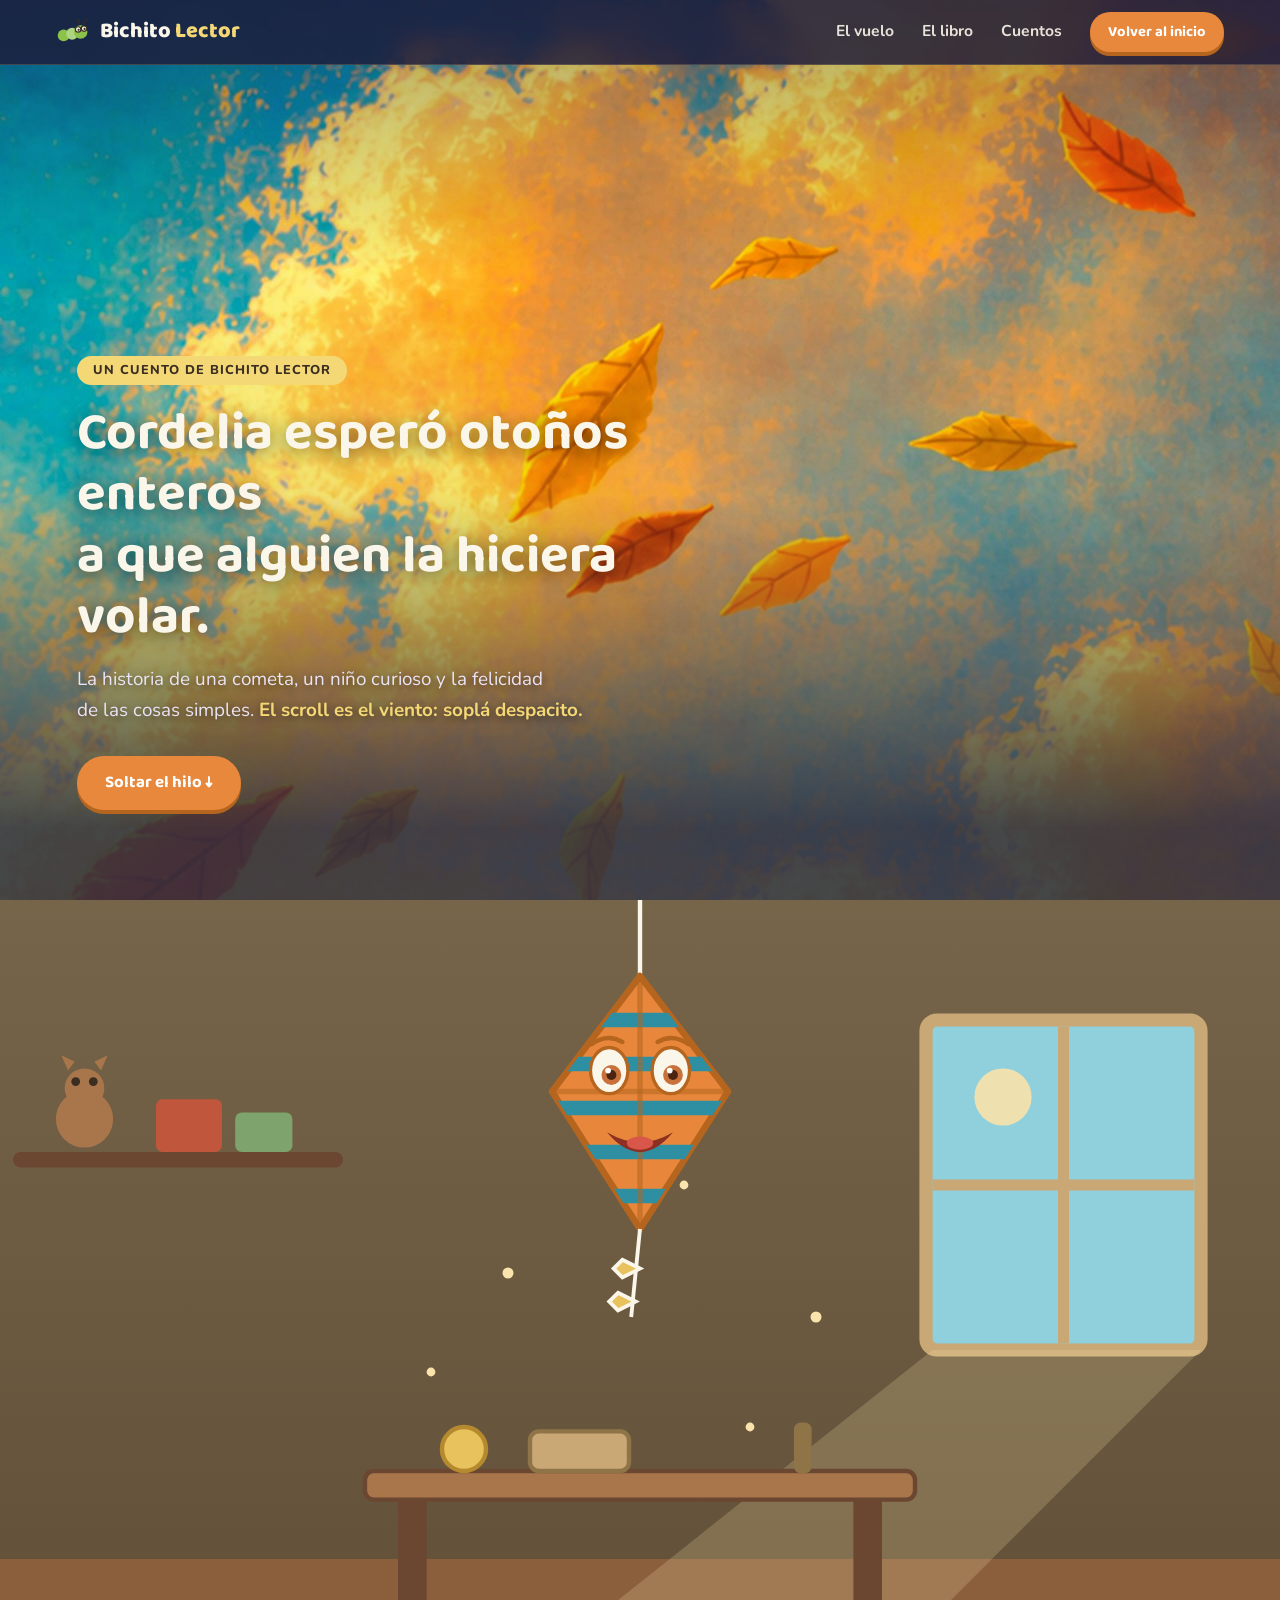
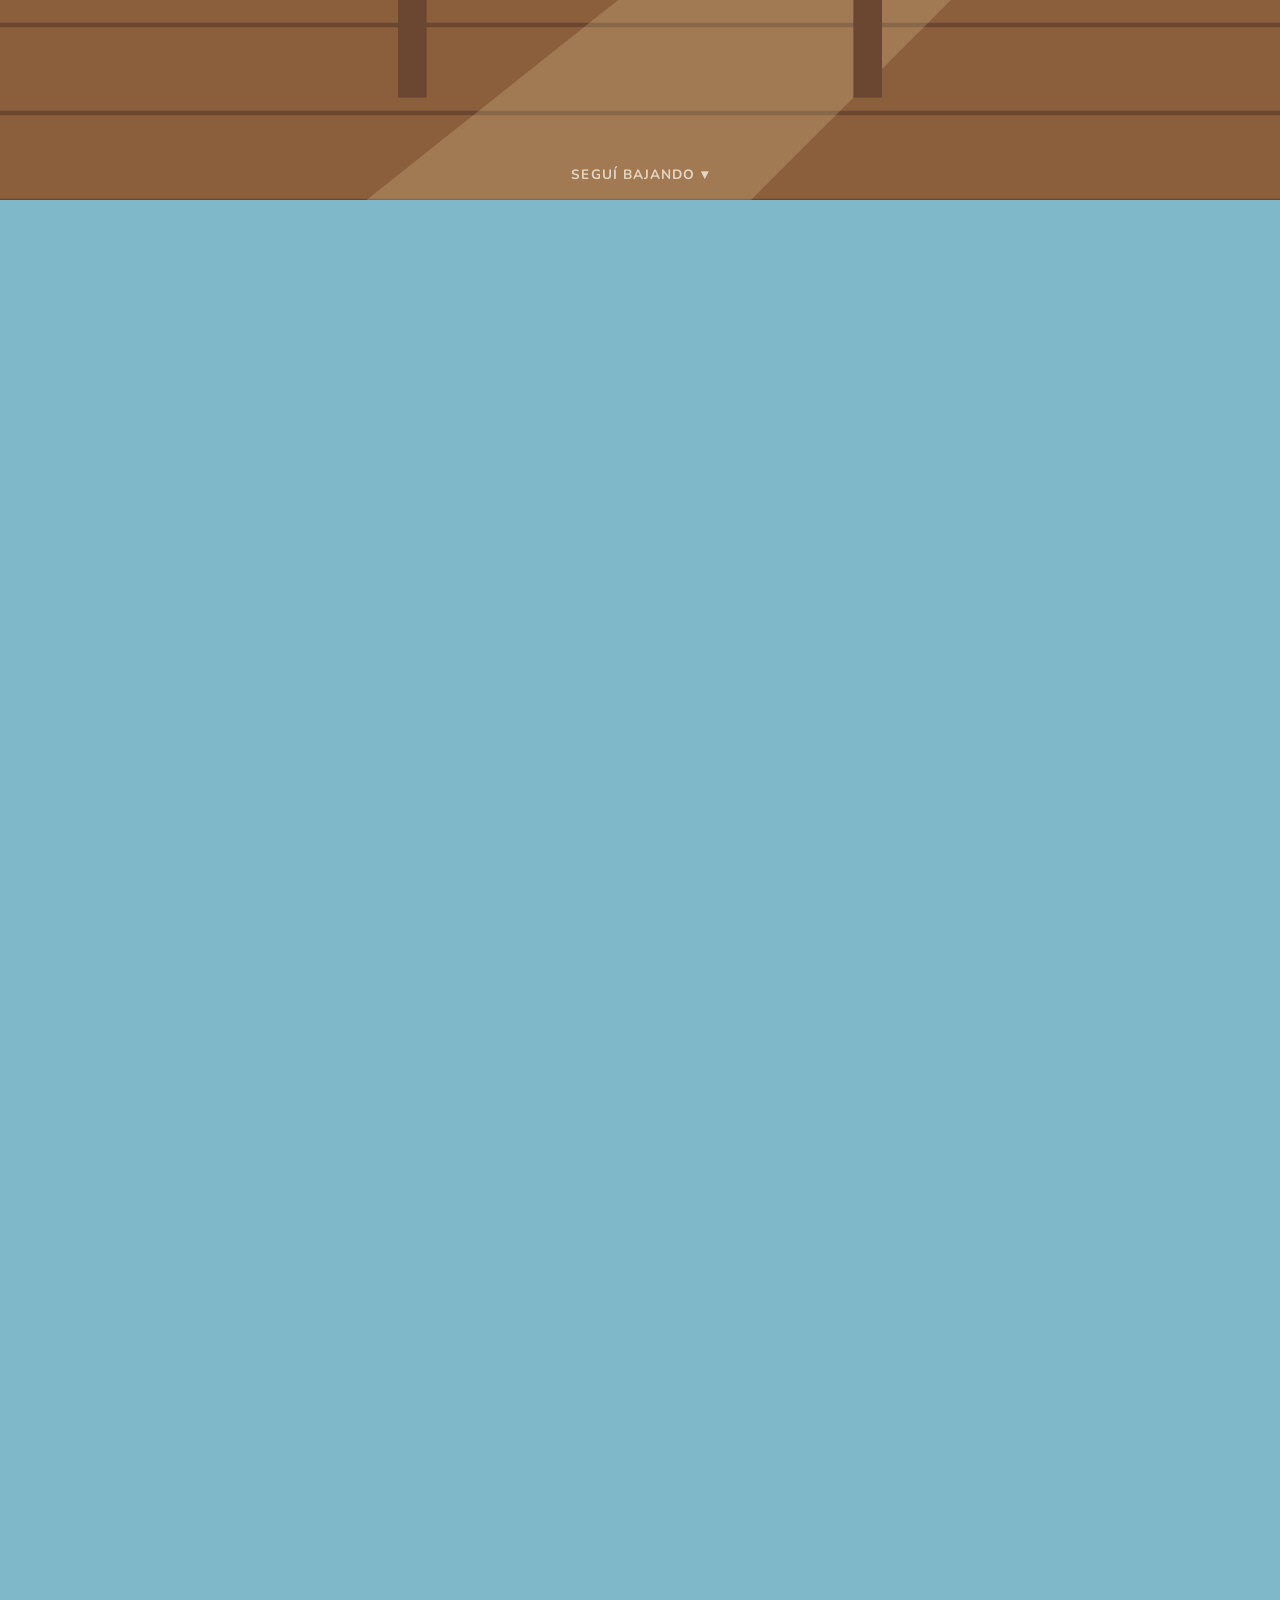
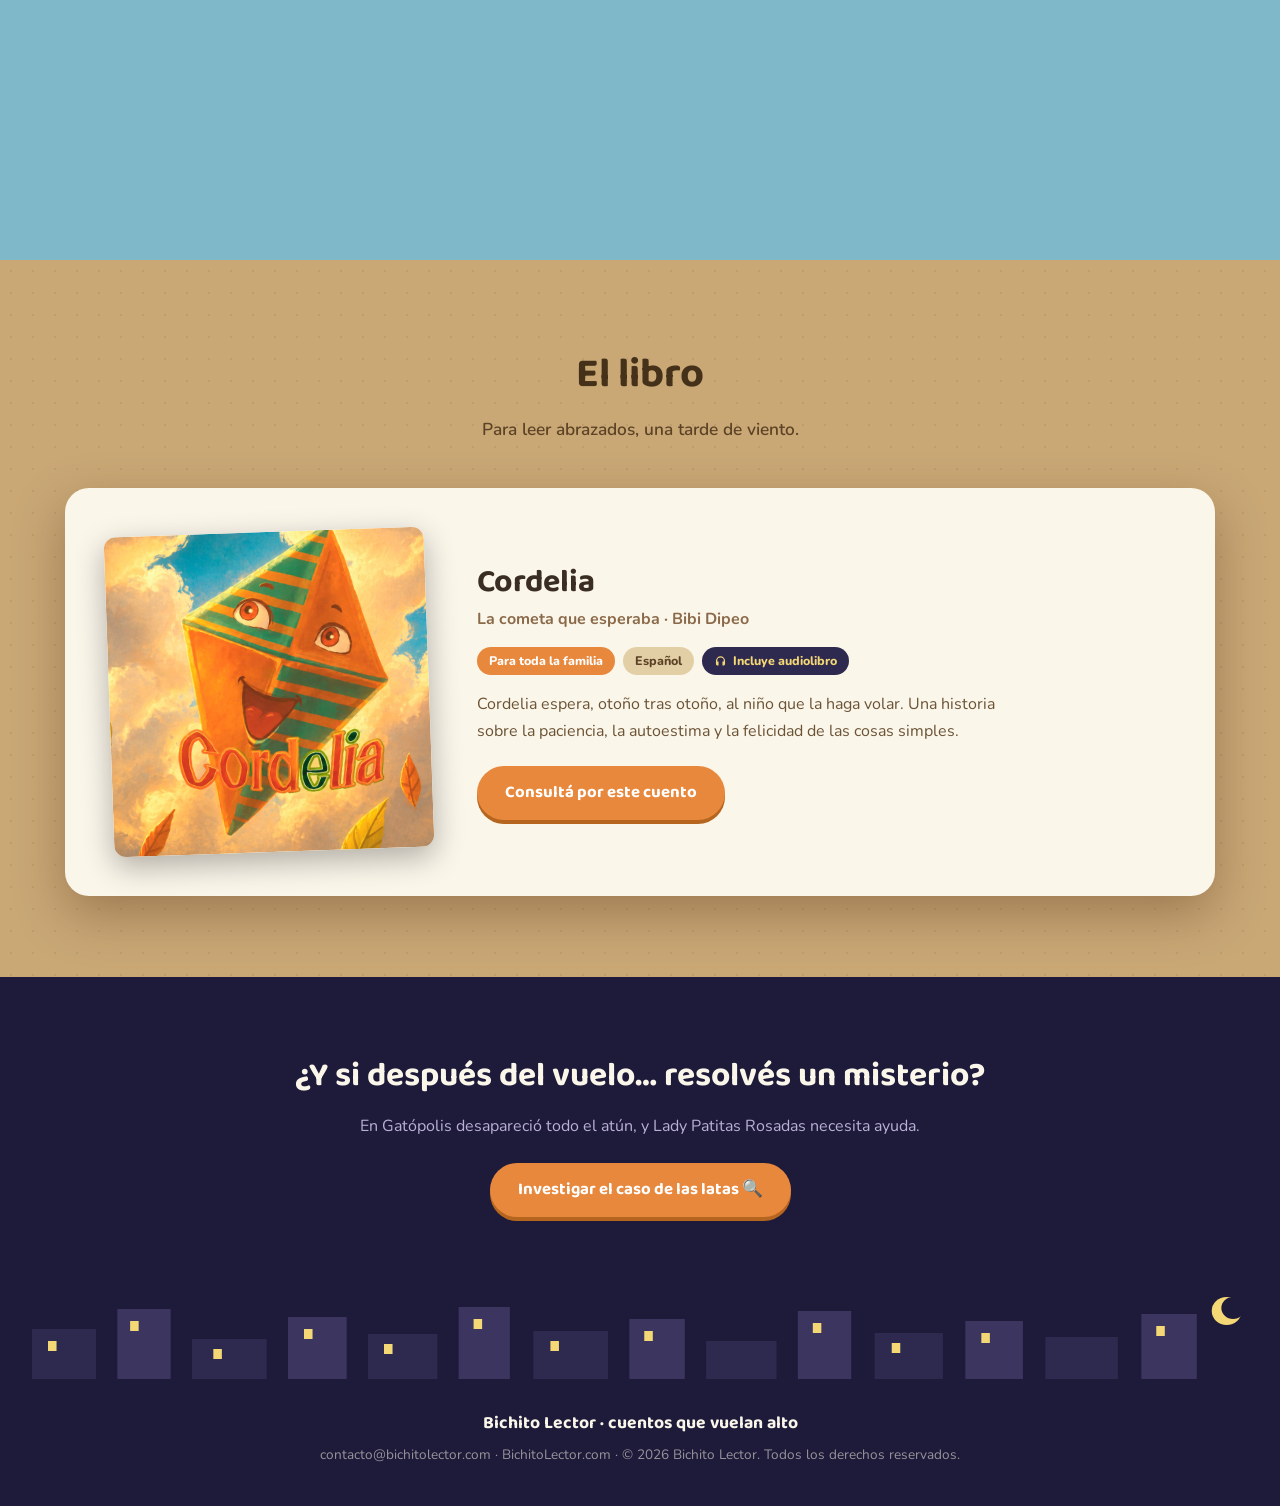
==== cordelia.html @ d30f0bf2 "Scrollytelling de Cordelia enlazado al sitio - cordelia.html + cordelia.js: pelicula de 4 actos dond" ====
<!DOCTYPE html>
<html lang="es">
<head>
  <meta charset="UTF-8">
  <meta name="viewport" content="width=device-width, initial-scale=1.0">
  <title>Cordelia · Bichito Lector</title>
  <meta name="description" content="Cordelia es una cometa que espera, otoño tras otoño, al niño que la haga volar. Un cuento ilustrado de Bichito Lector sobre la paciencia y la felicidad de las cosas simples.">
  <meta name="theme-color" content="#2E93A8">
  <link rel="icon" type="image/svg+xml" href="favicon.svg">
  <meta property="og:type" content="website">
  <meta property="og:site_name" content="Bichito Lector">
  <meta property="og:title" content="Cordelia · el cuento de la cometa que esperaba">
  <meta property="og:description" content="La verdadera felicidad está en las cosas simples, como hacer volar una cometa. Scrolleá y acompañá el vuelo de Cordelia.">
  <meta property="og:image" content="img/cordelia_portada.jpg">
  <meta name="twitter:card" content="summary_large_image">
  <link rel="preconnect" href="https://fonts.googleapis.com">
  <link rel="preconnect" href="https://fonts.gstatic.com" crossorigin>
  <link href="https://fonts.googleapis.com/css2?family=Baloo+2:wght@500;600;700;800&family=Nunito:ital,wght@0,400;0,600;0,700;0,800;1,400&display=swap" rel="stylesheet">
  <link rel="stylesheet" href="styles.css">
  <style>
    .pg-cordelia .hero-veil {
      background: linear-gradient(180deg, rgba(30,27,58,.35) 0%, rgba(30,27,58,0) 30%, rgba(46,50,80,.05) 55%, rgba(36,42,66,.85) 92%);
    }
    .pg-cordelia .pelicula { background: #7FB9C9; }
    .cross {
      background: var(--noche);
      padding: clamp(50px, 8vh, 90px) clamp(16px, 5vw, 60px);
      text-align: center;
    }
    .cross h2 { color: var(--crema); font-size: clamp(1.5rem, 3.5vw, 2.1rem); margin-bottom: 8px; }
    .cross p { color: #B9B1D6; margin-bottom: 24px; }
  </style>
</head>
<body class="pg-cordelia">

  <!-- ===== Header ===== -->
  <header class="header" id="inicio">
    <a class="logo" href="index.html" aria-label="Bichito Lector, inicio">
      <svg class="logo-bug" viewBox="0 0 40 32" aria-hidden="true">
        <circle cx="9" cy="20" r="7" fill="#8BC34A"/>
        <circle cx="19" cy="18" r="7" fill="#AED581"/>
        <circle cx="29" cy="16" r="8" fill="#8BC34A"/>
        <circle cx="26" cy="13" r="3.2" fill="#FBF6EA" stroke="#3A2E22" stroke-width="1.4"/>
        <circle cx="33" cy="12" r="3.2" fill="#FBF6EA" stroke="#3A2E22" stroke-width="1.4"/>
        <circle cx="26.6" cy="13.4" r="1.3" fill="#3A2E22"/>
        <circle cx="33.6" cy="12.4" r="1.3" fill="#3A2E22"/>
        <path d="M27 6 Q28 2 25 1" stroke="#3A2E22" stroke-width="1.4" fill="none" stroke-linecap="round"/>
        <path d="M33 6 Q34 2 37 1" stroke="#3A2E22" stroke-width="1.4" fill="none" stroke-linecap="round"/>
      </svg>
      <span class="logo-text">Bichito <em>Lector</em></span>
    </a>
    <nav class="nav" id="nav">
      <a href="#vuelo">El vuelo</a>
      <a href="#libro">El libro</a>
      <a href="index.html#catalogo">Cuentos</a>
      <a href="index.html" class="btn btn-small">Volver al inicio</a>
    </nav>
    <button class="nav-toggle" id="navToggle" aria-label="Abrir menú" aria-expanded="false">☰</button>
  </header>

  <main id="pageMain">
    <!-- Hilo de la cometa (se dibuja con el scroll) -->
    <svg class="thread" id="thread" aria-hidden="true"><path id="threadPath" d="" fill="none"/></svg>

    <!-- ===== 1 · Hero ===== -->
    <section class="hero">
      <div class="hero-bg" id="heroBg">
        <img src="img/cordelia_cielo.jpg" alt="Cielo turquesa con nubes doradas y hojas de otoño volando." fetchpriority="high">
      </div>
      <div class="hero-veil" aria-hidden="true"></div>
      <div class="hero-content" id="heroContent">
        <p class="kicker">Un cuento de Bichito Lector</p>
        <h1>Cordelia esperó otoños enteros<br>a que alguien la hiciera volar.</h1>
        <p class="hero-sub">La historia de una cometa, un niño curioso y la felicidad<br>de las cosas simples. <strong>El scroll es el viento: soplá despacito.</strong></p>
        <a href="#vuelo" class="btn btn-hero">Soltar el hilo ↓</a>
      </div>
      <span class="pin" data-pin style="left:50%; bottom:40px;"></span>
    </section>

    <!-- ===== 2 · La película (el scroll es el viento) ===== -->
    <section class="pelicula" id="vuelo">
      <span class="pin" data-pin style="left:12%; top:20%;"></span>
      <span class="pin" data-pin style="right:10%; top:65%;"></span>
      <div class="stage" id="stage">

        <!-- Escena A · el taller -->
        <div class="scene" id="scA">
          <svg class="scene-svg" id="svgCA" viewBox="0 0 1440 900" preserveAspectRatio="xMidYMax slice" role="img" aria-label="El taller del señor Cometero: Cordelia recién nacida cuelga sobre el banco de trabajo.">
            <defs>
              <linearGradient id="gCAwall" x1="0" y1="0" x2="0" y2="1">
                <stop offset="0" stop-color="#77664A"/><stop offset="1" stop-color="#5C4A34"/>
              </linearGradient>
              <clipPath id="cclipA"><polygon points="720,110 800,215 720,340 640,215"/></clipPath>
            </defs>
            <rect width="1440" height="900" fill="url(#gCAwall)"/>
            <rect x="0" y="640" width="1440" height="260" fill="#8B5E3C"/>
            <g stroke="#6B4732" stroke-width="4"><line x1="0" y1="700" x2="1440" y2="700"/><line x1="0" y1="780" x2="1440" y2="780"/><line x1="0" y1="860" x2="1440" y2="860"/></g>
            <g id="ventanaA">
              <rect x="980" y="150" width="250" height="300" rx="10" fill="#8FD0DC" stroke="#C9A876" stroke-width="12"/>
              <line x1="1105" y1="156" x2="1105" y2="444" stroke="#C9A876" stroke-width="10"/>
              <line x1="986" y1="300" x2="1224" y2="300" stroke="#C9A876" stroke-width="10"/>
              <circle cx="1050" cy="220" r="26" fill="#FAE3AC" opacity=".9"/>
              <polygon points="986,450 1230,450 780,900 420,900" fill="#FAE3AC" opacity=".2"/>
            </g>
            <g id="estanteA">
              <rect x="150" y="270" width="300" height="14" rx="7" fill="#6B4732"/>
              <circle cx="215" cy="240" r="26" fill="#A9764C"/>
              <circle cx="215" cy="212" r="18" fill="#A9764C"/>
              <circle cx="207" cy="206" r="4" fill="#3A2E22"/><circle cx="223" cy="206" r="4" fill="#3A2E22"/>
              <polygon points="200,196 194,182 206,188" fill="#A9764C"/><polygon points="230,196 236,182 224,188" fill="#A9764C"/>
              <rect x="280" y="222" width="60" height="48" rx="6" fill="#C0563B"/>
              <rect x="352" y="234" width="52" height="36" rx="6" fill="#7FA36C"/>
            </g>
            <g id="bancoA">
              <rect x="470" y="560" width="500" height="26" rx="8" fill="#A9764C" stroke="#6B4732" stroke-width="4"/>
              <rect x="500" y="586" width="26" height="180" fill="#6B4732"/>
              <rect x="914" y="586" width="26" height="180" fill="#6B4732"/>
              <circle cx="560" cy="540" r="20" fill="#E8C25C" stroke="#B58A2E" stroke-width="4"/>
              <rect x="620" y="524" width="90" height="36" rx="8" fill="#C9A876" stroke="#8F7448" stroke-width="4"/>
              <rect x="860" y="516" width="16" height="46" rx="6" fill="#8F7448"/>
            </g>
            <g fill="#FAE3AC">
              <circle class="mote" cx="600" cy="380" r="5"/><circle class="mote mote-2" cx="760" cy="300" r="4"/>
              <circle class="mote mote-3" cx="880" cy="420" r="5"/><circle class="mote mote-2" cx="530" cy="470" r="4"/>
              <circle class="mote" cx="820" cy="520" r="4"/><circle class="mote mote-3" cx="680" cy="240" r="4"/>
            </g>
            <g id="cordA" class="kite-sway">
              <line x1="720" y1="0" x2="720" y2="112" stroke="#FBF6EA" stroke-width="4"/>
              <polygon points="720,110 800,215 720,340 640,215" fill="#E8873C" stroke="#B5651E" stroke-width="6" stroke-linejoin="round"/>
              <g clip-path="url(#cclipA)" stroke="#2E8FA3" stroke-width="13">
                <line x1="620" y1="150" x2="820" y2="150"/><line x1="620" y1="190" x2="820" y2="190"/>
                <line x1="620" y1="230" x2="820" y2="230"/><line x1="620" y1="270" x2="820" y2="270"/>
                <line x1="620" y1="310" x2="820" y2="310"/>
              </g>
              <line x1="720" y1="110" x2="720" y2="340" stroke="#B5651E" stroke-width="5" opacity=".55"/>
              <line x1="640" y1="215" x2="800" y2="215" stroke="#B5651E" stroke-width="5" opacity=".55"/>
              <ellipse cx="692" cy="196" rx="17" ry="21" fill="#FBF6EA" stroke="#B5651E" stroke-width="3"/>
              <ellipse cx="748" cy="196" rx="17" ry="21" fill="#FBF6EA" stroke="#B5651E" stroke-width="3"/>
              <circle cx="694" cy="200" r="9" fill="#C9713A"/><circle cx="750" cy="200" r="9" fill="#C9713A"/>
              <circle cx="694" cy="200" r="4.5" fill="#4A2410"/><circle cx="750" cy="200" r="4.5" fill="#4A2410"/>
              <circle cx="691" cy="196" r="2.6" fill="#FFFFFF"/><circle cx="747" cy="196" r="2.6" fill="#FFFFFF"/>
              <path d="M676 172 q14 -10 28 -2" stroke="#B5651E" stroke-width="4" fill="none" stroke-linecap="round"/>
              <path d="M736 170 q14 -8 28 2" stroke="#B5651E" stroke-width="4" fill="none" stroke-linecap="round"/>
              <path d="M690 252 Q720 288 750 252 Q720 270 690 252" fill="#8E2F23"/>
              <ellipse cx="720" cy="262" rx="12" ry="6" fill="#D8574A"/>
              <g stroke="#FBF6EA" stroke-width="3.5" fill="#E8C25C">
                <line x1="720" y1="340" x2="712" y2="420"/>
                <polygon class="bow" points="704,368 720,376 704,384 696,376"/>
                <polygon class="bow bow-2" points="700,398 716,406 700,414 692,406"/>
              </g>
            </g>
          </svg>
        </div>

        <!-- Escena B · la vidriera y los otoños -->
        <div class="scene" id="scB">
          <svg class="scene-svg" id="svgCB" viewBox="0 0 1440 900" preserveAspectRatio="xMidYMax slice" role="img" aria-label="Cordelia mira el parque desde la vidriera de la juguetería mientras sus amigas se van y sus colores se apagan.">
            <defs>
              <linearGradient id="gCBsky" x1="0" y1="0" x2="0" y2="1">
                <stop offset="0" stop-color="#2E93A8"/><stop offset="1" stop-color="#BFE0D6"/>
              </linearGradient>
              <linearGradient id="gCBwall" x1="0" y1="0" x2="0" y2="1">
                <stop offset="0" stop-color="#6B5A42"/><stop offset="1" stop-color="#57452F"/>
              </linearGradient>
              <clipPath id="cclipB"><polygon points="620,330 688,420 620,528 552,420"/></clipPath>
              <clipPath id="cwinB"><rect x="330" y="130" width="800" height="480"/></clipPath>
            </defs>
            <rect width="1440" height="900" fill="url(#gCBwall)"/>
            <g clip-path="url(#cwinB)">
              <rect x="330" y="130" width="800" height="480" fill="url(#gCBsky)"/>
              <g class="cloud-slow" fill="#FAE3AC" opacity=".9">
                <circle cx="480" cy="220" r="40"/><circle cx="530" cy="200" r="50"/><circle cx="585" cy="222" r="36"/>
              </g>
              <g class="cloud-slow" fill="#F5D89A" opacity=".8" style="animation-delay:-12s">
                <circle cx="900" cy="180" r="34"/><circle cx="945" cy="165" r="44"/><circle cx="992" cy="184" r="30"/>
              </g>
              <path d="M330 520 Q600 440 830 500 T1130 490 L1130 610 L330 610 Z" fill="#9BB86A"/>
              <circle cx="950" cy="420" r="70" fill="#D98F3C"/>
              <circle cx="905" cy="452" r="44" fill="#E8A857"/>
              <rect x="940" y="470" width="16" height="70" fill="#8B5E3C"/>
              <g fill="#E8873C">
                <path class="leaffall" d="M560 160 q14 8 2 22 q-16 -2 -2 -22" />
                <path class="leaffall leaffall-2" d="M760 140 q14 8 2 22 q-16 -2 -2 -22" fill="#E8C25C"/>
                <path class="leaffall leaffall-3" d="M980 170 q14 8 2 22 q-16 -2 -2 -22" fill="#C0563B"/>
                <path class="leaffall leaffall-2" d="M420 150 q14 8 2 22 q-16 -2 -2 -22" fill="#D98F3C" style="animation-delay:-7s"/>
              </g>
              <g id="ninosB">
                <circle cx="700" cy="520" r="12" fill="#8A5A3B"/><rect x="690" y="530" width="20" height="26" rx="6" fill="#C0563B"/>
                <circle cx="790" cy="535" r="11" fill="#5C4630"/><rect x="781" y="544" width="18" height="24" rx="6" fill="#3E6FB0"/>
                <line x1="712" y1="520" x2="770" y2="430" stroke="#FBF6EA" stroke-width="2"/>
                <polygon points="770,412 790,438 770,466 750,438" fill="#A87BC9" stroke="#7B549C" stroke-width="3"/>
              </g>
            </g>
            <rect x="318" y="118" width="824" height="504" fill="none" stroke="#C9A876" stroke-width="16" rx="8"/>
            <line x1="730" y1="126" x2="730" y2="614" stroke="#C9A876" stroke-width="12"/>
            <rect x="290" y="610" width="880" height="34" rx="8" fill="#A9764C" stroke="#6B4732" stroke-width="4"/>
            <rect x="0" y="644" width="1440" height="256" fill="#8B5E3C"/>
            <g stroke="#6B4732" stroke-width="4"><line x1="0" y1="720" x2="1440" y2="720"/><line x1="0" y1="800" x2="1440" y2="800"/></g>
            <g id="amiga1">
              <polygon points="470,560 496,592 470,630 444,592" fill="#A87BC9" stroke="#7B549C" stroke-width="4"/>
              <circle cx="462" cy="586" r="4" fill="#3A2E22"/><circle cx="478" cy="586" r="4" fill="#3A2E22"/>
              <path d="M462 602 q8 7 16 0" stroke="#3A2E22" stroke-width="3" fill="none" stroke-linecap="round"/>
            </g>
            <g id="amiga2">
              <polygon points="760,566 784,596 760,632 736,596" fill="#E8C25C" stroke="#B58A2E" stroke-width="4"/>
              <circle cx="752" cy="590" r="4" fill="#3A2E22"/><circle cx="768" cy="590" r="4" fill="#3A2E22"/>
              <path d="M752 606 q8 7 16 0" stroke="#3A2E22" stroke-width="3" fill="none" stroke-linecap="round"/>
            </g>
            <g id="amiga3">
              <polygon points="880,560 904,590 880,626 856,590" fill="#7FA36C" stroke="#5E7D4E" stroke-width="4"/>
              <circle cx="872" cy="584" r="4" fill="#3A2E22"/><circle cx="888" cy="584" r="4" fill="#3A2E22"/>
              <path d="M872 600 q8 7 16 0" stroke="#3A2E22" stroke-width="3" fill="none" stroke-linecap="round"/>
            </g>
            <g id="cordB" transform="rotate(-8 620 430)">
              <polygon points="620,330 688,420 620,528 552,420" fill="#E8873C" stroke="#B5651E" stroke-width="5" stroke-linejoin="round"/>
              <g clip-path="url(#cclipB)" stroke="#2E8FA3" stroke-width="11">
                <line x1="540" y1="366" x2="700" y2="366"/><line x1="540" y1="400" x2="700" y2="400"/>
                <line x1="540" y1="434" x2="700" y2="434"/><line x1="540" y1="468" x2="700" y2="468"/>
                <line x1="540" y1="502" x2="700" y2="502"/>
              </g>
              <ellipse cx="597" cy="402" rx="14" ry="17" fill="#FBF6EA" stroke="#B5651E" stroke-width="3"/>
              <ellipse cx="643" cy="402" rx="14" ry="17" fill="#FBF6EA" stroke="#B5651E" stroke-width="3"/>
              <circle cx="598" cy="406" r="7" fill="#C9713A"/><circle cx="644" cy="406" r="7" fill="#C9713A"/>
              <circle cx="598" cy="406" r="3.5" fill="#4A2410"/><circle cx="644" cy="406" r="3.5" fill="#4A2410"/>
              <path d="M600 452 Q620 470 640 452" stroke="#8E2F23" stroke-width="5" fill="none" stroke-linecap="round"/>
              <polygon id="grisB" points="620,330 688,420 620,528 552,420" fill="#8F8578" opacity="0"/>
            </g>
          </svg>
        </div>

        <!-- Escena C · Iñigo la encuentra -->
        <div class="scene" id="scC">
          <svg class="scene-svg" id="svgCC" viewBox="0 0 1440 900" preserveAspectRatio="xMidYMax slice" role="img" aria-label="En el depósito oscuro, las cajas se apartan y un rayo de luz encuentra a Cordelia desteñida.">
            <defs>
              <linearGradient id="gCCbg" x1="0" y1="0" x2="0" y2="1">
                <stop offset="0" stop-color="#2A2118"/><stop offset="1" stop-color="#453421"/>
              </linearGradient>
              <linearGradient id="gCCluz" x1="0" y1="0" x2=".3" y2="1">
                <stop offset="0" stop-color="#FAE3AC" stop-opacity=".85"/><stop offset="1" stop-color="#FAE3AC" stop-opacity="0"/>
              </linearGradient>
              <clipPath id="cclipC"><polygon points="720,300 800,405 720,530 640,405"/></clipPath>
            </defs>
            <rect width="1440" height="900" fill="url(#gCCbg)"/>
            <g fill="#1E1710">
              <rect x="80" y="120" width="420" height="18"/><rect x="120" y="60" width="60" height="60"/>
              <rect x="260" y="80" width="90" height="40"/><rect x="960" y="140" width="400" height="18"/>
              <rect x="1000" y="80" width="70" height="60"/><rect x="1180" y="95" width="100" height="45"/>
            </g>
            <rect x="0" y="660" width="1440" height="240" fill="#57452F"/>
            <g id="cordC" transform="rotate(10 720 415)">
              <polygon points="720,300 800,405 720,530 640,405" fill="#C4B49A" stroke="#8F8062" stroke-width="6" stroke-linejoin="round"/>
              <g clip-path="url(#cclipC)" stroke="#8FA0A3" stroke-width="12">
                <line x1="620" y1="340" x2="820" y2="340"/><line x1="620" y1="380" x2="820" y2="380"/>
                <line x1="620" y1="420" x2="820" y2="420"/><line x1="620" y1="460" x2="820" y2="460"/>
                <line x1="620" y1="500" x2="820" y2="500"/>
              </g>
              <ellipse cx="692" cy="388" rx="16" ry="20" fill="#EDE3CE" stroke="#8F8062" stroke-width="3"/>
              <ellipse cx="748" cy="388" rx="16" ry="20" fill="#EDE3CE" stroke="#8F8062" stroke-width="3"/>
              <g id="ojosAbiertosC" opacity="0">
                <circle cx="694" cy="392" r="8" fill="#C9713A"/><circle cx="750" cy="392" r="8" fill="#C9713A"/>
                <circle cx="694" cy="392" r="4" fill="#4A2410"/><circle cx="750" cy="392" r="4" fill="#4A2410"/>
                <circle cx="691" cy="388" r="2.2" fill="#FFFFFF"/><circle cx="747" cy="388" r="2.2" fill="#FFFFFF"/>
              </g>
              <g id="ojosCerradosC" stroke="#8F8062" stroke-width="4" fill="none" stroke-linecap="round">
                <path d="M680 392 q12 10 24 0"/><path d="M736 392 q12 10 24 0"/>
              </g>
              <path d="M696 448 Q720 462 744 448" stroke="#8F8062" stroke-width="5" fill="none" stroke-linecap="round"/>
            </g>
            <polygon id="luzC" points="1440,0 1010,0 460,900 1440,900" fill="url(#gCCluz)" opacity="0"/>
            <g id="cajaL">
              <rect x="380" y="430" width="290" height="290" rx="10" fill="#6B4F33" stroke="#4A3521" stroke-width="6"/>
              <rect x="380" y="430" width="290" height="52" rx="10" fill="#8B6A4A"/>
              <rect x="430" y="530" width="190" height="20" rx="8" fill="#4A3521" opacity=".6"/>
            </g>
            <g id="cajaR">
              <rect x="700" y="460" width="300" height="260" rx="10" fill="#7A5A3A" stroke="#523A22" stroke-width="6"/>
              <rect x="700" y="460" width="300" height="50" rx="10" fill="#96714C"/>
              <circle cx="850" cy="590" r="34" fill="#523A22" opacity=".5"/>
            </g>
            <g fill="#FAE3AC">
              <circle class="mote" cx="880" cy="330" r="4"/><circle class="mote mote-3" cx="1020" cy="420" r="5"/>
              <circle class="mote mote-2" cx="760" cy="240" r="4"/>
            </g>
          </svg>
        </div>

        <!-- Escena D · el vuelo -->
        <div class="scene" id="scD">
          <svg class="scene-svg" id="svgCD" viewBox="0 0 1440 900" preserveAspectRatio="xMidYMax slice" role="img" aria-label="Cordelia vuela por el cielo dorado con sus amigas mientras Iñigo y su papá sostienen el hilo desde la colina.">
            <defs>
              <linearGradient id="gCDsky" x1="0" y1="0" x2="0" y2="1">
                <stop offset="0" stop-color="#2E93A8"/><stop offset=".7" stop-color="#8FD0DC"/><stop offset="1" stop-color="#F5D89A"/>
              </linearGradient>
              <radialGradient id="gCDsun">
                <stop offset=".2" stop-color="#FFF3C4" stop-opacity=".95"/><stop offset="1" stop-color="#FFF3C4" stop-opacity="0"/>
              </radialGradient>
              <clipPath id="cclipD"><polygon points="0,-95 62,-13 0,85 -62,-13"/></clipPath>
            </defs>
            <rect width="1440" height="900" fill="url(#gCDsky)"/>
            <circle cx="1180" cy="140" r="180" fill="url(#gCDsun)"/>
            <g class="cloud-slow" fill="#FAE3AC" opacity=".95">
              <circle cx="280" cy="240" r="60"/><circle cx="360" cy="212" r="76"/><circle cx="445" cy="242" r="54"/>
            </g>
            <g class="cloud-slow" fill="#F5D89A" opacity=".85" style="animation-delay:-14s">
              <circle cx="880" cy="150" r="46"/><circle cx="940" cy="128" r="60"/><circle cx="1002" cy="152" r="42"/>
            </g>
            <g class="cloud-slow" fill="#FAE3AC" opacity=".75" style="animation-delay:-7s">
              <circle cx="560" cy="420" r="40"/><circle cx="614" cy="402" r="52"/><circle cx="668" cy="424" r="36"/>
            </g>
            <g class="bird" stroke="#5C4A34" stroke-width="5" fill="none" stroke-linecap="round">
              <path d="M0 260 q14 -14 28 0"/><path d="M28 260 q14 -14 28 0"/>
            </g>
            <g class="bird bird-2" stroke="#5C4A34" stroke-width="4" fill="none" stroke-linecap="round" style="transform:translateY(120px)">
              <path d="M0 200 q11 -11 22 0"/><path d="M22 200 q11 -11 22 0"/>
            </g>
            <g fill="#E8873C">
              <path class="leaffall" d="M300 80 q16 9 2 25 q-18 -2 -2 -25"/>
              <path class="leaffall leaffall-2" d="M900 60 q16 9 2 25 q-18 -2 -2 -25" fill="#E8C25C"/>
              <path class="leaffall leaffall-3" d="M1200 90 q16 9 2 25 q-18 -2 -2 -25" fill="#C0563B"/>
            </g>
            <path d="M0 800 Q400 690 760 760 T1440 740 L1440 900 L0 900 Z" fill="#7FA36C"/>
            <path d="M0 850 Q500 760 900 820 T1440 810 L1440 900 L0 900 Z" fill="#6B8F5A"/>
            <path id="hiloD" d="" fill="none" stroke="#FBF6EA" stroke-width="3.5" opacity=".9"/>
            <g id="inigoD">
              <circle cx="700" cy="782" r="15" fill="#C9542E"/>
              <circle cx="700" cy="790" r="11" fill="#E8B48C"/>
              <rect x="688" y="800" width="24" height="34" rx="8" fill="#E8873C"/>
              <rect x="691" y="832" width="9" height="18" fill="#5C4A34"/><rect x="701" y="832" width="9" height="18" fill="#5C4A34"/>
              <line x1="712" y1="806" x2="724" y2="792" stroke="#E8B48C" stroke-width="7" stroke-linecap="round"/>
              <circle cx="760" cy="786" r="14" fill="#5C4A34"/>
              <rect x="746" y="798" width="28" height="44" rx="9" fill="#6B5A42"/>
              <ellipse cx="760" cy="774" rx="18" ry="6" fill="#4A3A28"/>
            </g>
            <g id="amigaD1" opacity="0">
              <polygon points="0,-60 40,-8 0,54 -40,-8" fill="#A87BC9" stroke="#7B549C" stroke-width="4"/>
              <circle cx="-12" cy="-12" r="5" fill="#3A2E22"/><circle cx="12" cy="-12" r="5" fill="#3A2E22"/>
              <path d="M-12 10 q12 10 24 0" stroke="#3A2E22" stroke-width="4" fill="none" stroke-linecap="round"/>
            </g>
            <g id="amigaD2" opacity="0">
              <polygon points="0,-52 34,-6 0,46 -34,-6" fill="#E8C25C" stroke="#B58A2E" stroke-width="4"/>
              <circle cx="-10" cy="-10" r="4.5" fill="#3A2E22"/><circle cx="10" cy="-10" r="4.5" fill="#3A2E22"/>
              <path d="M-10 8 q10 9 20 0" stroke="#3A2E22" stroke-width="3.5" fill="none" stroke-linecap="round"/>
            </g>
            <g id="cordD">
              <polygon points="0,-95 62,-13 0,85 -62,-13" fill="#E8873C" stroke="#B5651E" stroke-width="5" stroke-linejoin="round"/>
              <g clip-path="url(#cclipD)" stroke="#2E8FA3" stroke-width="10">
                <line x1="-70" y1="-64" x2="70" y2="-64"/><line x1="-70" y1="-34" x2="70" y2="-34"/>
                <line x1="-70" y1="-4" x2="70" y2="-4"/><line x1="-70" y1="26" x2="70" y2="26"/>
                <line x1="-70" y1="56" x2="70" y2="56"/>
              </g>
              <ellipse cx="-21" cy="-30" rx="13" ry="16" fill="#FBF6EA" stroke="#B5651E" stroke-width="3"/>
              <ellipse cx="21" cy="-30" rx="13" ry="16" fill="#FBF6EA" stroke="#B5651E" stroke-width="3"/>
              <circle cx="-20" cy="-27" r="7" fill="#C9713A"/><circle cx="22" cy="-27" r="7" fill="#C9713A"/>
              <circle cx="-20" cy="-27" r="3.5" fill="#4A2410"/><circle cx="22" cy="-27" r="3.5" fill="#4A2410"/>
              <circle cx="-22" cy="-30" r="2" fill="#FFFFFF"/><circle cx="20" cy="-30" r="2" fill="#FFFFFF"/>
              <path d="M-24 14 Q0 42 24 14 Q0 28 -24 14" fill="#8E2F23"/>
              <g stroke="#FBF6EA" stroke-width="3" fill="#E8C25C">
                <line x1="0" y1="85" x2="-10" y2="150"/>
                <polygon class="bow" points="-14,104 0,111 -14,118 -21,111"/>
                <polygon class="bow bow-2" points="-18,130 -4,137 -18,144 -25,137"/>
                <polygon class="bow bow-3" points="-20,156 -6,163 -20,170 -27,163"/>
              </g>
              <polygon id="grisD" points="0,-95 62,-13 0,85 -62,-13" fill="#8F8578" opacity=".55"/>
            </g>
          </svg>
        </div>

        <div class="paws" id="paws" aria-hidden="true"></div>

        <p class="cap" id="cap0">En el taller del Sr. Cometero nació una cometa distinta: <strong>Cordelia.</strong></p>
        <p class="cap" id="cap1">Una a una, sus amigas encontraron a su niño… <strong>menos ella.</strong></p>
        <p class="cap" id="cap2">Pasaron los otoños, y sus colores <strong>se fueron apagando.</strong></p>
        <p class="cap" id="cap3">Hasta que un niño curioso llamado <strong>Iñigo</strong> movió la última caja.</p>
        <p class="cap" id="cap4">El viento la estaba esperando. <strong>¡Arriba, Cordelia!</strong></p>
        <p class="cap" id="cap5">"La verdadera felicidad está en las cosas simples… <strong>como hacer volar una cometa."</strong></p>

        <p class="scroll-hint" id="scrollHint">seguí bajando ▾</p>
      </div>
    </section>

    <!-- ===== 3 · El libro ===== -->
    <section class="catalogo" id="libro">
      <div class="catalogo-inner">
        <div class="section-head">
          <h2>El libro</h2>
          <p><span class="pin" data-pin></span>Para leer abrazados, una tarde de viento.</p>
        </div>
        <div class="book-cta reveal">
          <img class="book-cover" loading="lazy" decoding="async" src="img/cordelia_portada.jpg" alt="Portada de Cordelia: una cometa naranja con rayas turquesas sonríe entre nubes doradas.">
          <div class="book-info">
            <span class="pin" data-pin></span>
            <h3>Cordelia</h3>
            <p class="book-subtitle">La cometa que esperaba · Bibi Dipeo</p>
            <div class="badges">
              <span class="badge badge-age">Para toda la familia</span>
              <span class="badge">Español</span>
              <span class="badge badge-audio">
                <svg viewBox="0 0 20 20" aria-hidden="true"><path d="M10 2a7 7 0 0 0-7 7v5a2 2 0 0 0 2 2h2v-6H5V9a5 5 0 0 1 10 0v1h-2v6h2a2 2 0 0 0 2-2V9a7 7 0 0 0-7-7z" fill="currentColor"/></svg>
                Incluye audiolibro
              </span>
            </div>
            <p class="book-pitch">Cordelia espera, otoño tras otoño, al niño que la haga volar. Una historia sobre la paciencia, la autoestima y la felicidad de las cosas simples.</p>
            <a class="btn" href="mailto:contacto@bichitolector.com?subject=Quiero%20el%20libro%20Cordelia">Consultá por este cuento</a>
          </div>
        </div>
      </div>
    </section>

    <!-- ===== 4 · Cruce al otro cuento ===== -->
    <section class="cross">
      <span class="pin" data-pin style="left:50%; top:30px;"></span>
      <h2>¿Y si después del vuelo… resolvés un misterio?</h2>
      <p>En Gatópolis desapareció todo el atún, y Lady Patitas Rosadas necesita ayuda.</p>
      <a class="btn" href="index.html#misterio">Investigar el caso de las latas 🔍</a>
    </section>
  </main>

  <!-- ===== Footer ===== -->
  <footer class="footer">
    <svg class="footer-sky" viewBox="0 0 1200 90" preserveAspectRatio="none" aria-hidden="true">
      <rect x="30" y="40" width="60" height="50" fill="#2E2A4F"/><rect x="110" y="20" width="50" height="70" fill="#3B3560"/>
      <rect x="180" y="50" width="70" height="40" fill="#2E2A4F"/><rect x="270" y="28" width="55" height="62" fill="#3B3560"/>
      <rect x="345" y="45" width="65" height="45" fill="#2E2A4F"/><rect x="430" y="18" width="48" height="72" fill="#3B3560"/>
      <rect x="500" y="42" width="70" height="48" fill="#2E2A4F"/><rect x="590" y="30" width="52" height="60" fill="#3B3560"/>
      <rect x="662" y="52" width="66" height="38" fill="#2E2A4F"/><rect x="748" y="22" width="50" height="68" fill="#3B3560"/>
      <rect x="820" y="44" width="64" height="46" fill="#2E2A4F"/><rect x="905" y="32" width="54" height="58" fill="#3B3560"/>
      <rect x="980" y="48" width="68" height="42" fill="#2E2A4F"/><rect x="1070" y="25" width="52" height="65" fill="#3B3560"/>
      <g fill="#F5D876"><rect x="45" y="52" width="8" height="10"/><rect x="122" y="32" width="8" height="10"/><rect x="200" y="60" width="8" height="10"/><rect x="285" y="40" width="8" height="10"/><rect x="360" y="55" width="8" height="10"/><rect x="444" y="30" width="8" height="10"/><rect x="516" y="52" width="8" height="10"/><rect x="604" y="42" width="8" height="10"/><rect x="762" y="34" width="8" height="10"/><rect x="836" y="54" width="8" height="10"/><rect x="920" y="44" width="8" height="10"/><rect x="1084" y="37" width="8" height="10"/></g>
      <circle cx="1150" cy="22" r="14" fill="#F5D876"/><circle cx="1156" cy="19" r="11" fill="#1E1B3A"/>
    </svg>
    <div class="footer-body">
      <p class="footer-brand">Bichito Lector · cuentos que vuelan alto</p>
      <p class="footer-fine">contacto@bichitolector.com · BichitoLector.com · © 2026 Bichito Lector. Todos los derechos reservados.</p>
    </div>
  </footer>

  <script src="cordelia.js"></script>
</body>
</html>
---- styles.css ----
/* ===== Base ===== */
:root {
  --noche: #1E1B3A;
  --noche2: #2E2A4F;
  --sombra: #3B3560;
  --ventana: #F5D876;
  --kraft: #C9A876;
  --kraft-light: #E3CFA6;
  --crema: #FBF6EA;
  --terracota: #E89B6E;
  --terracota-deep: #C96F42;
  --naranja: #E8883C;
  --hilo: #C0392B;
  --tinta: #3A2E22;
  --radius: 18px;
}

* { box-sizing: border-box; margin: 0; padding: 0; }

html { scroll-behavior: smooth; }

body {
  font-family: "Nunito", sans-serif;
  color: var(--tinta);
  background: var(--noche);
  line-height: 1.65;
  overflow-x: hidden;
}

h1, h2, h3, .logo-text, .btn, .step-num {
  font-family: "Baloo 2", cursive;
}

img { max-width: 100%; display: block; }

main { position: relative; }

/* ===== Hilo rojo ===== */
.thread {
  position: absolute;
  top: 0;
  left: 0;
  width: 100%;
  height: 100%;
  z-index: 2;
  pointer-events: none;
  overflow: visible;
}

.thread path {
  stroke: var(--hilo);
  stroke-width: 3;
  stroke-linecap: round;
}

.pin {
  display: inline-block;
  width: 14px;
  height: 14px;
  border-radius: 50%;
  position: absolute;
  pointer-events: none;
}

.pin-visible {
  background: radial-gradient(circle at 35% 30%, #F09595, var(--hilo) 60%);
  box-shadow: 0 2px 4px rgba(0,0,0,.4);
  z-index: 4;
}

/* ===== Header ===== */
.header {
  position: fixed;
  top: 0;
  left: 0;
  right: 0;
  z-index: 50;
  display: flex;
  align-items: center;
  justify-content: space-between;
  padding: 12px clamp(16px, 5vw, 56px);
  background: rgba(30, 27, 58, .82);
  backdrop-filter: blur(10px);
  border-bottom: 1px solid rgba(245, 214, 118, .18);
}

.logo { display: flex; align-items: center; gap: 10px; text-decoration: none; }

.logo-bug { width: 34px; height: 28px; }

.logo-text { font-size: 1.35rem; font-weight: 800; color: var(--crema); }

.logo-text em { font-style: normal; color: var(--ventana); }

.nav { display: flex; align-items: center; gap: clamp(14px, 3vw, 28px); }

.nav a:not(.btn) {
  text-decoration: none;
  color: var(--crema);
  font-weight: 700;
  font-size: .98rem;
  opacity: .9;
}

.nav a:not(.btn):hover { color: var(--ventana); opacity: 1; }

.nav-toggle {
  display: none;
  font-size: 1.5rem;
  background: none;
  border: none;
  color: var(--crema);
  cursor: pointer;
}

/* ===== Botones ===== */
.btn {
  display: inline-block;
  background: var(--naranja);
  color: #fff;
  text-decoration: none;
  border: none;
  cursor: pointer;
  font-size: 1.05rem;
  font-weight: 700;
  padding: 13px 28px;
  border-radius: 999px;
  box-shadow: 0 4px 0 #B5651E;
  transition: transform .15s, box-shadow .15s;
}

.btn:hover { transform: translateY(-2px); box-shadow: 0 6px 0 #B5651E; }
.btn:active { transform: translateY(2px); box-shadow: 0 2px 0 #B5651E; }

.btn-small { padding: 8px 18px; font-size: .92rem; }

.btn-ghost {
  background: transparent;
  color: var(--terracota-deep);
  box-shadow: inset 0 0 0 3px var(--terracota-deep);
}
.btn-ghost:hover { background: rgba(201, 111, 66, .08); box-shadow: inset 0 0 0 3px var(--terracota-deep); }
.btn-ghost:active { box-shadow: inset 0 0 0 3px var(--terracota-deep); }

/* ===== 1 · Hero ===== */
.hero {
  position: relative;
  min-height: 100vh;
  min-height: 100svh;
  display: flex;
  align-items: flex-end;
  overflow: hidden;
}

.hero-bg {
  position: absolute;
  inset: -12% 0;
  will-change: transform;
}

.hero-bg img {
  width: 100%;
  height: 100%;
  object-fit: cover;
  object-position: center 25%;
}

.hero-veil {
  position: absolute;
  inset: 0;
  background: linear-gradient(180deg, rgba(30,27,58,.45) 0%, rgba(30,27,58,0) 30%, rgba(30,27,58,.05) 55%, rgba(30,27,58,.88) 92%);
}

.hero-content {
  position: relative;
  z-index: 3;
  padding: 0 clamp(20px, 6vw, 80px) clamp(64px, 10vh, 110px);
  max-width: 780px;
  will-change: transform, opacity;
}

.kicker {
  display: inline-block;
  background: var(--ventana);
  color: var(--tinta);
  border-radius: 999px;
  padding: 4px 16px;
  font-weight: 800;
  font-size: .8rem;
  letter-spacing: .08em;
  text-transform: uppercase;
  margin-bottom: 18px;
}

.hero h1 {
  color: var(--crema);
  font-size: clamp(1.9rem, 4.6vw, 3.3rem);
  line-height: 1.16;
  margin-bottom: 16px;
  text-shadow: 0 3px 18px rgba(0,0,0,.5);
}

.hero-sub {
  color: #E9E3F5;
  font-size: clamp(1rem, 1.6vw, 1.18rem);
  margin-bottom: 30px;
  text-shadow: 0 2px 10px rgba(0,0,0,.55);
}

.hero-sub strong { color: var(--ventana); }

/* ===== 2 · La película del caso ===== */
.pelicula {
  position: relative;
  height: 640vh;
  background: var(--noche);
}

.stage {
  position: sticky;
  top: 0;
  height: 100vh;
  height: 100svh;
  overflow: hidden;
  z-index: 3;
  background: var(--noche);
}

.scene {
  position: absolute;
  inset: 0;
  opacity: 0;
  will-change: opacity;
}

.scene-svg {
  position: absolute;
  inset: 0;
  width: 100%;
  height: 100%;
  will-change: transform;
}

#svgB { transform-origin: 72% 68%; }

#canD { transform-box: fill-box; transform-origin: 50% 100%; will-change: transform; }

#dust { transform-box: fill-box; transform-origin: 50% 100%; opacity: 0; }

.night-veil {
  position: absolute;
  inset: 0;
  background: linear-gradient(180deg, #141230 0%, #1E1B3A 100%);
  opacity: 0;
  will-change: opacity;
  pointer-events: none;
}

.scene-dark {
  position: absolute;
  inset: 0;
  background: #0A0920;
  opacity: .55;
  pointer-events: none;
}

.lupa-light {
  position: absolute;
  border-radius: 50%;
  transform: translate(-50%, -50%);
  background: radial-gradient(circle closest-side, rgba(255, 236, 170, .95), rgba(255, 236, 170, .35) 60%, transparent 72%);
  mix-blend-mode: screen;
  opacity: 0;
  pointer-events: none;
  will-change: opacity;
}

/* ===== Vida de las escenas (animación ambiente) ===== */
.cloud, .sway, .tailwag, .tailwag-slow, .eartwitch, .jet, .run, .hop, .walk, .idle, .walkbob {
  transform-box: fill-box;
}

.cloud { animation: drift 16s ease-in-out infinite alternate; }
.cloud-2 { animation-duration: 22s; animation-delay: -8s; }

.sway { animation: sway 5s ease-in-out infinite; }
.sway-late { animation-delay: -2.4s; }

.tailwag { animation: tail 2.6s ease-in-out infinite; }
.tailwag-slow { animation: tail 4.5s ease-in-out infinite; }

.eartwitch { animation: twitch 6s ease-in-out infinite; }

.jet { animation: jet 1.4s ease-in-out infinite; }
.jet-late { animation-delay: -.5s; }
.jet-later { animation-delay: -.9s; }

.run { animation: runby 15s linear infinite; }

.hop { animation: hop 1.8s ease-in-out infinite; }

.walk { animation: walkbob .8s ease-in-out infinite; }
.walk-2 { animation-delay: -.4s; }

.idle { animation: idle 4.5s ease-in-out infinite; }

.walkbob { animation: walkbob .55s ease-in-out infinite; }

.tw { animation: tw 2.8s ease-in-out infinite; }
.tw-2 { animation-delay: -1s; }
.tw-3 { animation-delay: -1.9s; }

.moon-halo { animation: halo 5s ease-in-out infinite; }

.flick { animation: flick 7s linear infinite; }
.flick-2 { animation-delay: -3.4s; }

.conef { animation: cone 6s linear infinite; }

.lampglow { animation: halo 3s ease-in-out infinite; }

.windowglow { animation: halo 6s ease-in-out infinite; }

@keyframes drift { from { transform: translateX(-60px); } to { transform: translateX(60px); } }
@keyframes sway { 0%, 100% { transform: rotate(-2deg); } 50% { transform: rotate(2.5deg); } }
@keyframes tail { 0%, 100% { transform: rotate(-9deg); } 50% { transform: rotate(11deg); } }
@keyframes twitch { 0%, 90%, 100% { transform: rotate(0deg); } 93% { transform: rotate(-14deg); } 96% { transform: rotate(4deg); } }
@keyframes jet { 0%, 100% { transform: scaleY(.8); } 50% { transform: scaleY(1.12); } }
@keyframes runby { from { transform: translateX(-160px); } to { transform: translateX(1600px); } }
@keyframes hop { 0%, 100% { transform: translateY(0); } 30% { transform: translateY(-34px); } 55% { transform: translateY(0); } }
@keyframes walkbob { 0%, 100% { transform: translateY(0); } 50% { transform: translateY(-7px); } }
@keyframes idle { 0%, 100% { transform: translateY(0); } 50% { transform: translateY(-9px); } }
@keyframes tw { 0%, 100% { opacity: .25; } 50% { opacity: 1; } }
@keyframes halo { 0%, 100% { opacity: .75; } 50% { opacity: 1; } }
@keyframes flick { 0%, 91%, 100% { opacity: .5; } 93% { opacity: .12; } 95% { opacity: .6; } }
@keyframes cone { 0%, 89%, 100% { opacity: .14; } 91% { opacity: .05; } 93% { opacity: .17; } }

.lupa-ring {
  position: absolute;
  border-radius: 50%;
  transform: translate(-50%, -50%);
  box-shadow: 0 0 0 6px var(--kraft), 0 0 0 10px #6B4A2A, 0 0 60px 18px rgba(245, 214, 118, .3);
  opacity: 0;
  will-change: opacity;
}

.lupa-ring::after {
  content: "";
  position: absolute;
  bottom: -34px;
  right: -22px;
  width: 14px;
  height: 52px;
  border-radius: 8px;
  background: #6B4A2A;
  transform: rotate(-45deg);
}

.paws { position: absolute; inset: 0; pointer-events: none; }

.paw {
  position: absolute;
  width: clamp(26px, 4.5vw, 42px);
  height: clamp(26px, 4.5vw, 42px);
  opacity: 0;
  transform: scale(.4) rotate(var(--pr, 0deg));
  will-change: transform, opacity;
}

.cap {
  position: absolute;
  left: 50%;
  bottom: 9svh;
  transform: translate(-50%, 14px);
  width: min(90%, 660px);
  text-align: center;
  font-family: "Baloo 2", cursive;
  font-weight: 600;
  font-size: clamp(1.3rem, 3vw, 2rem);
  line-height: 1.3;
  color: var(--crema);
  text-shadow: 0 3px 18px rgba(0, 0, 0, .9), 0 1px 4px rgba(0, 0, 0, .8);
  opacity: 0;
  will-change: opacity, transform;
}

.cap strong { color: var(--ventana); font-weight: 700; }

.scroll-hint {
  position: absolute;
  bottom: 14px;
  left: 50%;
  transform: translateX(-50%);
  color: rgba(251, 246, 234, .75);
  font-size: .85rem;
  font-weight: 700;
  letter-spacing: .08em;
  text-transform: uppercase;
  animation: hint-bob 1.6s ease-in-out infinite;
}

@keyframes hint-bob {
  0%, 100% { transform: translateX(-50%) translateY(0); }
  50% { transform: translateX(-50%) translateY(6px); }
}

/* ===== 3 · Tablero ===== */
.tablero {
  position: relative;
  background: var(--terracota);
  background-image: radial-gradient(rgba(201, 111, 66, .35) 1.2px, transparent 1.2px);
  background-size: 26px 26px;
  padding: clamp(60px, 9vh, 100px) clamp(16px, 5vw, 60px);
}

.tablero-inner { max-width: 1150px; margin: 0 auto; position: relative; z-index: 3; }

.section-head { text-align: center; margin-bottom: 44px; position: relative; }

.section-head h2 {
  font-size: clamp(1.8rem, 4vw, 2.6rem);
  color: var(--tinta);
  margin-bottom: 6px;
}

.tablero .section-head h2 { color: #4A2410; }
.tablero .section-head p { color: #6B3A1E; font-size: 1.1rem; font-weight: 600; }

.board {
  display: grid;
  grid-template-columns: repeat(auto-fit, minmax(190px, 1fr));
  gap: clamp(18px, 3vw, 34px);
  margin-bottom: clamp(50px, 8vh, 80px);
}

.polaroid {
  position: relative;
  background: var(--crema);
  padding: 12px 12px 14px;
  border-radius: 6px;
  box-shadow: 0 10px 26px rgba(74, 36, 16, .35);
  transform: rotate(var(--rot, 0deg)) translateY(34px);
  opacity: 0;
  transition: transform .6s cubic-bezier(.2,.9,.3,1.2), opacity .6s ease;
}

.polaroid.is-visible { transform: rotate(var(--rot, 0deg)) translateY(0); opacity: 1; }

.polaroid .pin-visible { top: -6px; left: 50%; margin-left: -7px; }

.polaroid img { border-radius: 4px; aspect-ratio: 4 / 5; object-fit: cover; width: 100%; }

.polaroid figcaption {
  text-align: center;
  font-weight: 700;
  font-size: .95rem;
  padding-top: 10px;
  color: var(--tinta);
  line-height: 1.3;
}

/* Ficha del libro */
.book-cta {
  display: grid;
  grid-template-columns: minmax(200px, 320px) 1fr;
  gap: clamp(24px, 4vw, 48px);
  align-items: center;
  background: var(--crema);
  border-radius: 24px;
  padding: clamp(22px, 4vw, 44px);
  box-shadow: 0 18px 50px rgba(74, 36, 16, .35);
}

.book-cover {
  border-radius: 12px;
  box-shadow: 0 10px 30px rgba(0,0,0,.3);
  transform: rotate(-2deg);
}

.book-info { position: relative; }

.book-info h3 { font-size: clamp(1.4rem, 2.6vw, 2rem); line-height: 1.2; margin-bottom: 4px; }

.book-subtitle { color: #8A6A4A; font-weight: 700; margin-bottom: 14px; }

.badges { display: flex; flex-wrap: wrap; gap: 8px; margin-bottom: 16px; }

.badge {
  background: var(--kraft-light);
  color: #5C4326;
  font-weight: 800;
  font-size: .78rem;
  padding: 4px 12px;
  border-radius: 999px;
}

.badge-age { background: var(--naranja); color: #fff; }

.badge-audio {
  background: var(--noche2);
  color: var(--ventana);
  display: inline-flex;
  align-items: center;
  gap: 6px;
}

.badge-audio svg { width: 13px; height: 13px; }

.badge-soon { background: transparent; box-shadow: inset 0 0 0 2px var(--kraft); color: #8A6A4A; }

.book-pitch { color: #6B5335; margin-bottom: 22px; max-width: 52ch; }

/* ===== 4 · Catálogo ===== */
.catalogo {
  position: relative;
  background: var(--kraft);
  background-image: radial-gradient(rgba(139, 106, 62, .18) 1px, transparent 1px);
  background-size: 22px 22px;
  padding: clamp(60px, 9vh, 100px) clamp(16px, 5vw, 60px);
}

.catalogo-inner { max-width: 1150px; margin: 0 auto; position: relative; z-index: 3; }

.catalogo .section-head h2 { color: #45311A; }
.catalogo .section-head p { color: #5C4326; font-size: 1.08rem; font-weight: 600; position: relative; display: inline-block; }

.cards {
  display: grid;
  grid-template-columns: repeat(auto-fit, minmax(250px, 1fr));
  gap: clamp(20px, 3vw, 32px);
}

.card {
  background: var(--crema);
  border-radius: 20px;
  overflow: hidden;
  box-shadow: 0 12px 30px rgba(69, 49, 26, .28);
  display: flex;
  flex-direction: column;
  transform: translateY(30px);
  opacity: 0;
  transition: transform .55s ease, opacity .55s ease, box-shadow .2s ease;
}

.card.is-visible { transform: translateY(0); opacity: 1; }

.card:hover { box-shadow: 0 18px 40px rgba(69, 49, 26, .38); }

.card-img { aspect-ratio: 1 / 1; overflow: hidden; }

.card-img img { width: 100%; height: 100%; object-fit: cover; transition: transform .4s ease; }

.card:hover .card-img img { transform: scale(1.04); }

.card-img-soon {
  display: flex;
  align-items: center;
  justify-content: center;
  background: repeating-linear-gradient(45deg, #EFE2C4 0 14px, #E7D6B2 14px 28px);
}

.card-img-soon svg { width: 90px; height: 90px; opacity: .8; }

.card-body { padding: 20px 22px 24px; display: flex; flex-direction: column; gap: 10px; flex: 1; }

.card-body h3 { font-size: 1.25rem; }

.card-body p { color: #6B5335; font-size: .96rem; flex: 1; }

.card-link {
  font-weight: 800;
  color: var(--terracota-deep);
  text-decoration: none;
  font-size: .95rem;
}

.card-link:hover { text-decoration: underline; }

/* ===== 5 · Editorial ===== */
.editorial {
  position: relative;
  background: var(--crema);
  padding: clamp(60px, 9vh, 110px) clamp(16px, 5vw, 60px);
}

.editorial-inner {
  max-width: 1050px;
  margin: 0 auto;
  display: grid;
  grid-template-columns: minmax(0, .9fr) minmax(0, 1.1fr);
  gap: clamp(28px, 5vw, 64px);
  align-items: center;
  position: relative;
  z-index: 3;
}

.editorial-img {
  border-radius: 22px;
  overflow: hidden;
  box-shadow: 0 16px 44px rgba(58, 46, 34, .3);
  transform: rotate(-1.5deg) translateY(30px);
  opacity: 0;
  transition: transform .6s ease, opacity .6s ease;
}

.editorial-img.is-visible { transform: rotate(-1.5deg) translateY(0); opacity: 1; }

.editorial-text { position: relative; }

.editorial-text h2 { font-size: clamp(1.8rem, 4vw, 2.5rem); margin-bottom: 14px; }

.editorial-text p { color: #5C4A36; margin-bottom: 14px; font-size: 1.05rem; }

.editorial-text blockquote {
  border-left: 4px solid var(--terracota);
  padding: 6px 0 6px 18px;
  margin: 20px 0 26px;
  font-style: italic;
  color: #7A5C3E;
  font-size: 1.08rem;
}

/* ===== Footer ===== */
.footer { background: var(--noche); }

.footer-sky { display: block; width: 100%; height: 90px; }

.footer-body { text-align: center; padding: 30px 16px 40px; }

.footer-brand {
  font-family: "Baloo 2", cursive;
  color: var(--crema);
  font-size: 1.1rem;
  font-weight: 700;
}

.footer-fine { color: rgba(251, 246, 234, .55); font-size: .85rem; margin-top: 6px; }

/* ===== Reveal genérico ===== */
.reveal { will-change: transform, opacity; }

/* ===== Página Cordelia (el scroll es el viento) ===== */
.pg-cordelia .thread path { stroke: #E8C25C; }

.pg-cordelia .stage { background: #7FB9C9; }

.pg-cordelia .pin-visible {
  background: radial-gradient(circle at 35% 30%, #FAE3AC, #E8C25C 60%);
}

.mote { animation: mote 6s ease-in-out infinite; transform-box: fill-box; }
.mote-2 { animation-delay: -2s; animation-duration: 7.5s; }
.mote-3 { animation-delay: -4s; animation-duration: 5s; }

.leaffall { animation: leaffall 9s linear infinite; transform-box: fill-box; }
.leaffall-2 { animation-delay: -3s; animation-duration: 11s; }
.leaffall-3 { animation-delay: -6s; animation-duration: 8s; }

.bow { animation: bow 1.6s ease-in-out infinite; transform-box: fill-box; transform-origin: 50% 0%; }
.bow-2 { animation-delay: -.5s; }
.bow-3 { animation-delay: -1s; }

.kite-sway { animation: kitesway 4.5s ease-in-out infinite; transform-box: fill-box; transform-origin: 50% 0%; }

.cloud-slow { animation: drift 26s ease-in-out infinite alternate; transform-box: fill-box; }

.bird { animation: birdfly 18s linear infinite; transform-box: fill-box; }
.bird-2 { animation-delay: -9s; animation-duration: 23s; }

@keyframes mote {
  0%, 100% { transform: translate(0, 0); opacity: .35; }
  50% { transform: translate(14px, -22px); opacity: .9; }
}
@keyframes leaffall {
  0% { transform: translate(0, -60px) rotate(0deg); opacity: 0; }
  12% { opacity: 1; }
  100% { transform: translate(-120px, 560px) rotate(300deg); opacity: 0; }
}
@keyframes bow {
  0%, 100% { transform: rotate(-14deg); }
  50% { transform: rotate(16deg); }
}
@keyframes kitesway {
  0%, 100% { transform: rotate(-3deg); }
  50% { transform: rotate(3.5deg); }
}
@keyframes birdfly {
  from { transform: translateX(-140px) translateY(0); }
  50% { transform: translateX(700px) translateY(-40px); }
  to { transform: translateX(1580px) translateY(10px); }
}

/* ===== Responsive ===== */
@media (max-width: 900px) {
  .book-cta { grid-template-columns: 1fr; }

  .book-cover { max-width: 260px; margin: 0 auto; }

  .editorial-inner { grid-template-columns: 1fr; }

  .editorial-img { max-width: 440px; margin: 0 auto; }
}

@media (max-width: 720px) {
  .hero-bg img { object-position: 62% 32%; }

  .nav {
    display: none;
    position: absolute;
    top: 100%;
    left: 0;
    right: 0;
    flex-direction: column;
    background: rgba(30, 27, 58, .97);
    padding: 20px;
    border-bottom: 1px solid rgba(245, 214, 118, .18);
  }

  .nav.open { display: flex; }

  .nav-toggle { display: block; }

  .board { grid-template-columns: repeat(2, 1fr); }

  .thread path { stroke-width: 2.5; }
}

/* ===== Movimiento reducido ===== */
@media (prefers-reduced-motion: reduce) {
  html { scroll-behavior: auto; }
  .polaroid, .card, .editorial-img { transition: none; transform: rotate(var(--rot, 0deg)); opacity: 1; }

  /* la película se vuelve una secuencia estática de escenas con subtítulos */
  .pelicula { height: auto; }
  .stage { position: static; height: auto; overflow: visible; display: flex; flex-direction: column; }
  .scene { position: relative; inset: auto; opacity: 1; height: 62vh; }
  .scene * { animation: none !important; }
  .scene-dark { opacity: 0; }
  .night-veil, .lupa-ring, .lupa-light, .paws, .scroll-hint { display: none; }
  .cap { position: relative; left: auto; bottom: auto; transform: none; opacity: 1; margin: 18px auto; order: 0; }
}
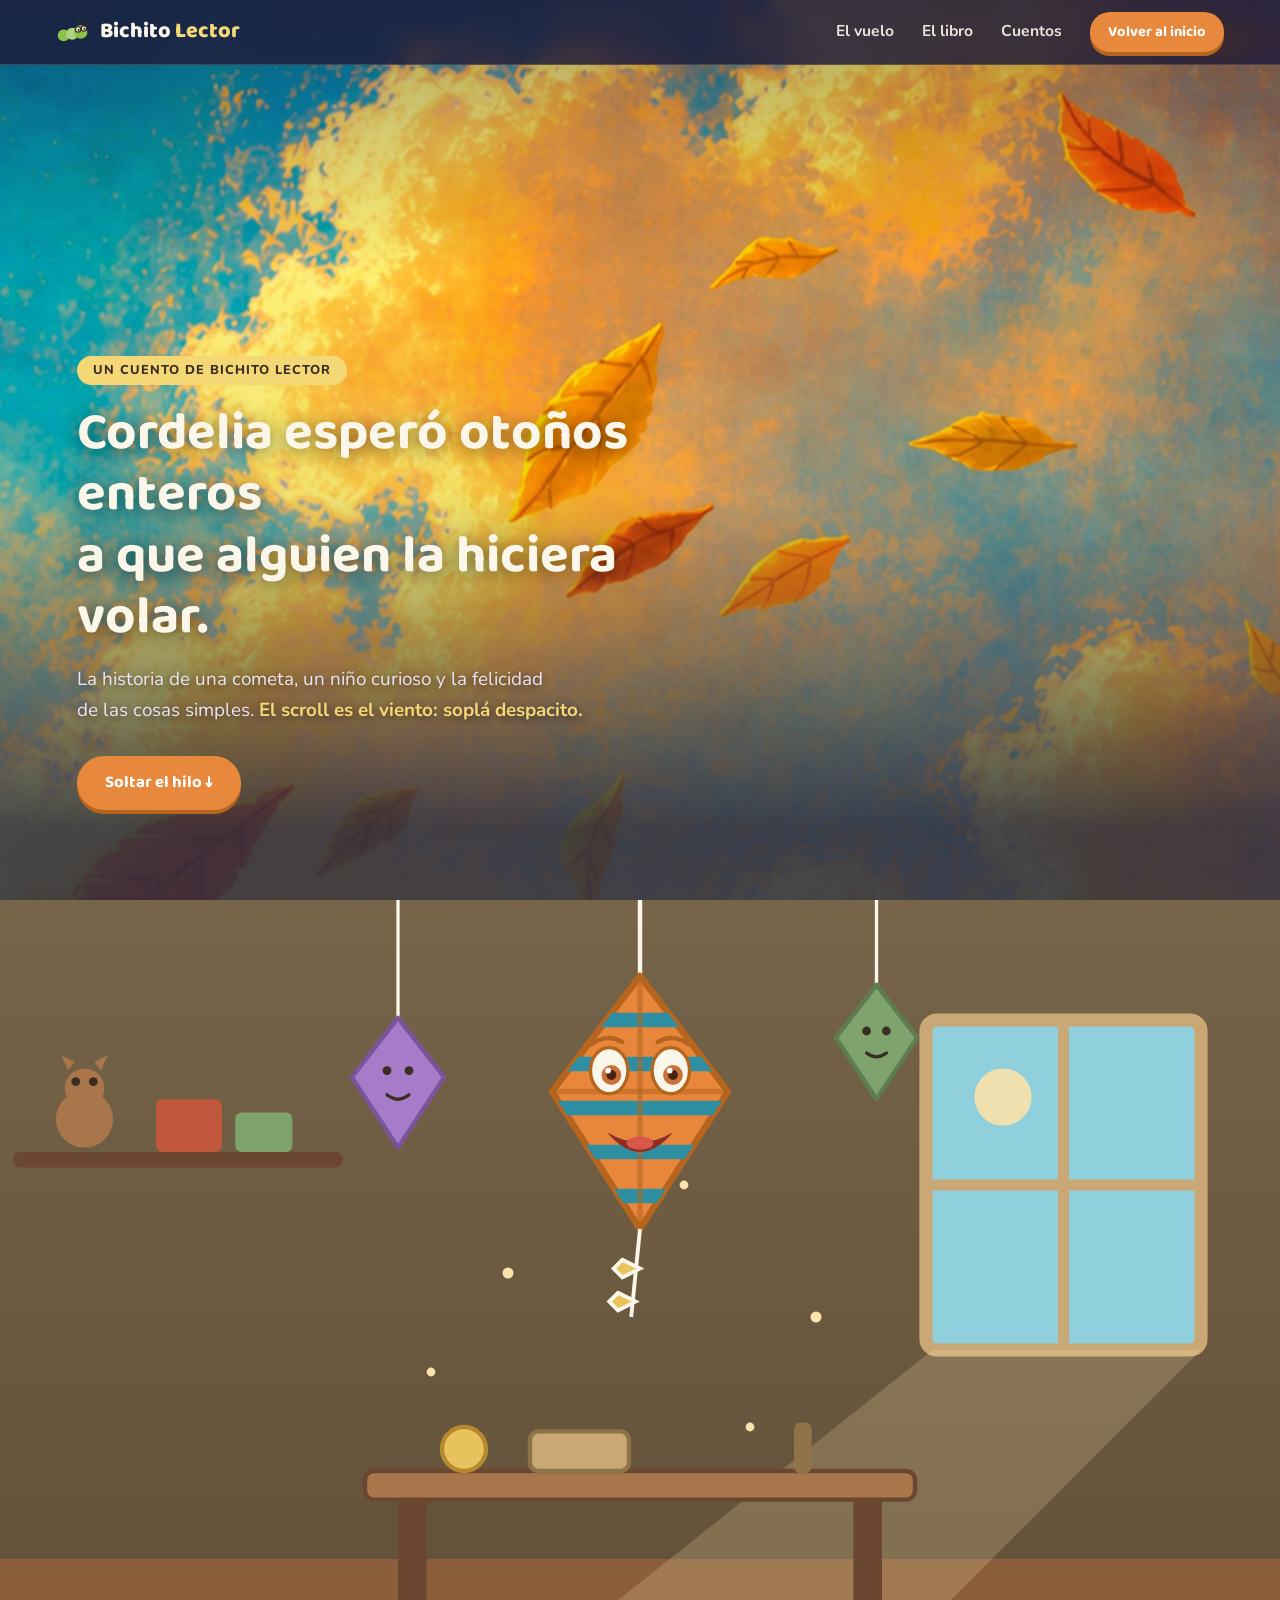
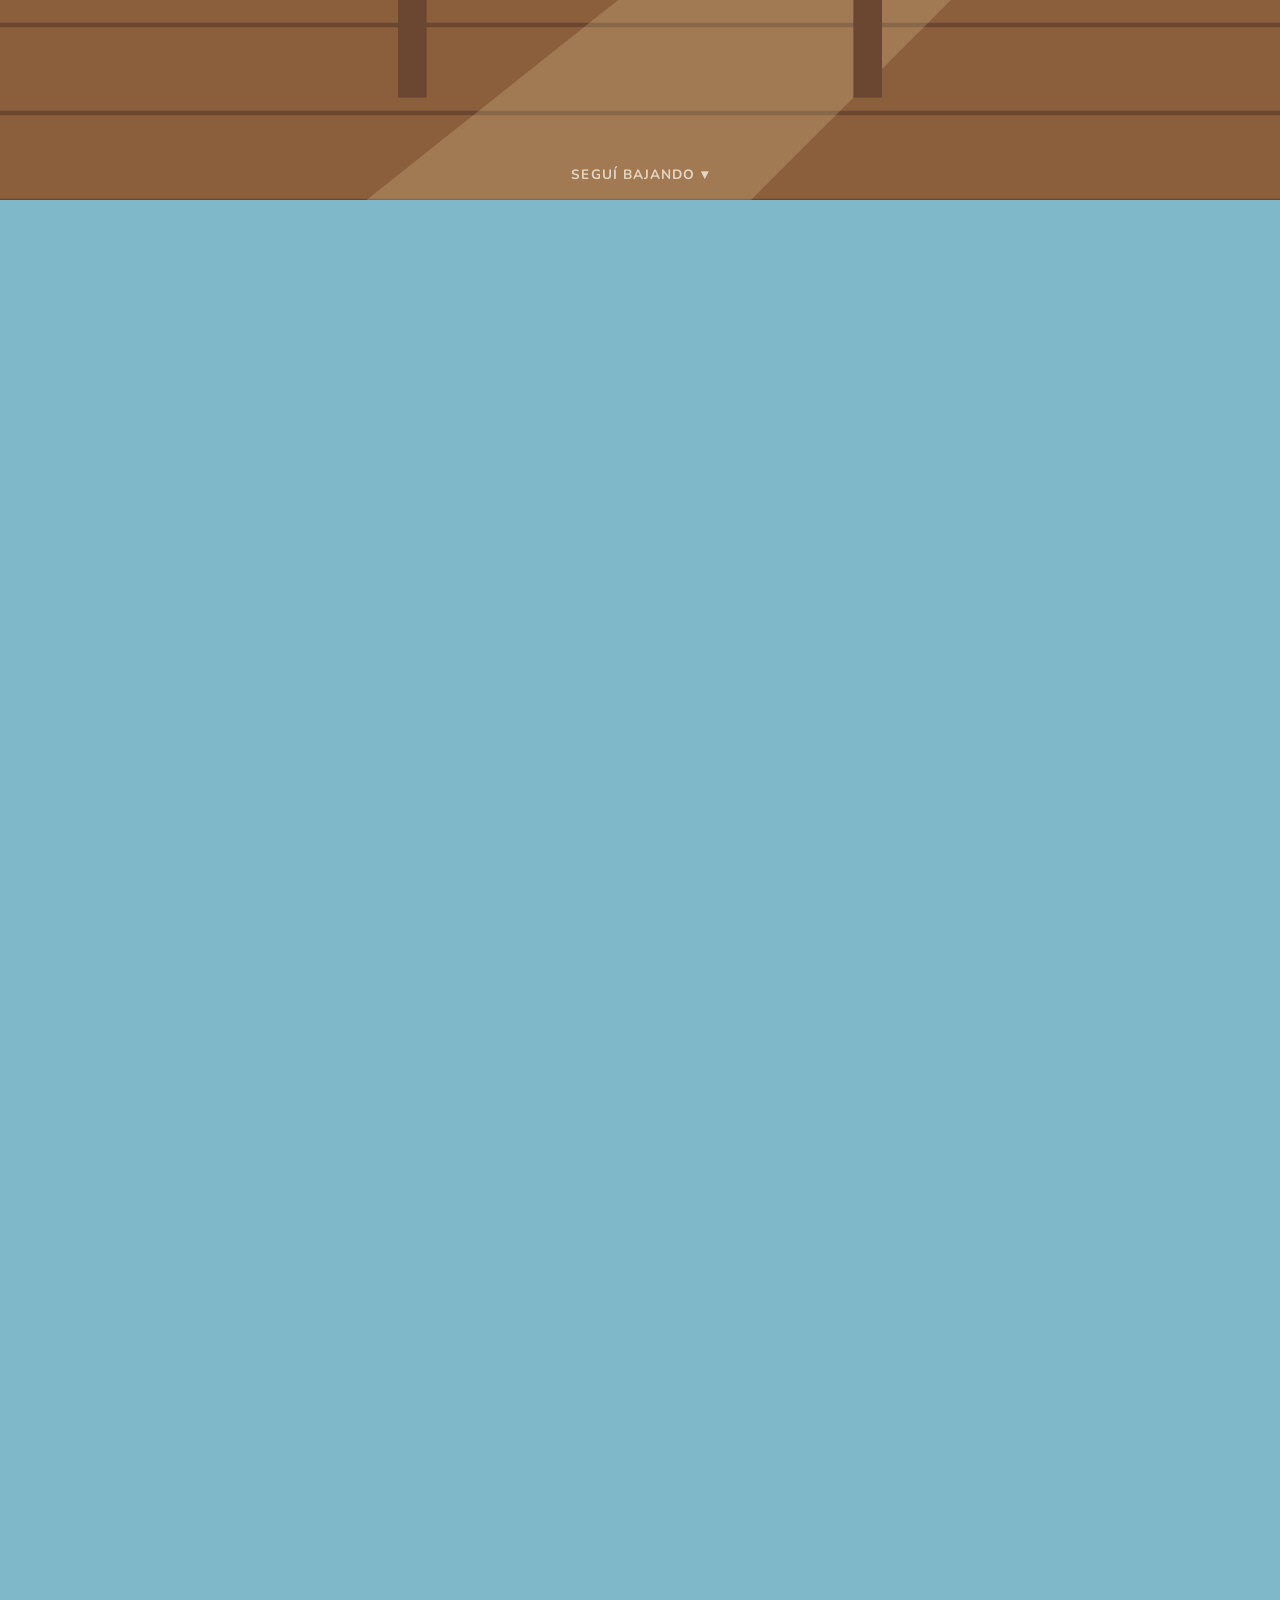
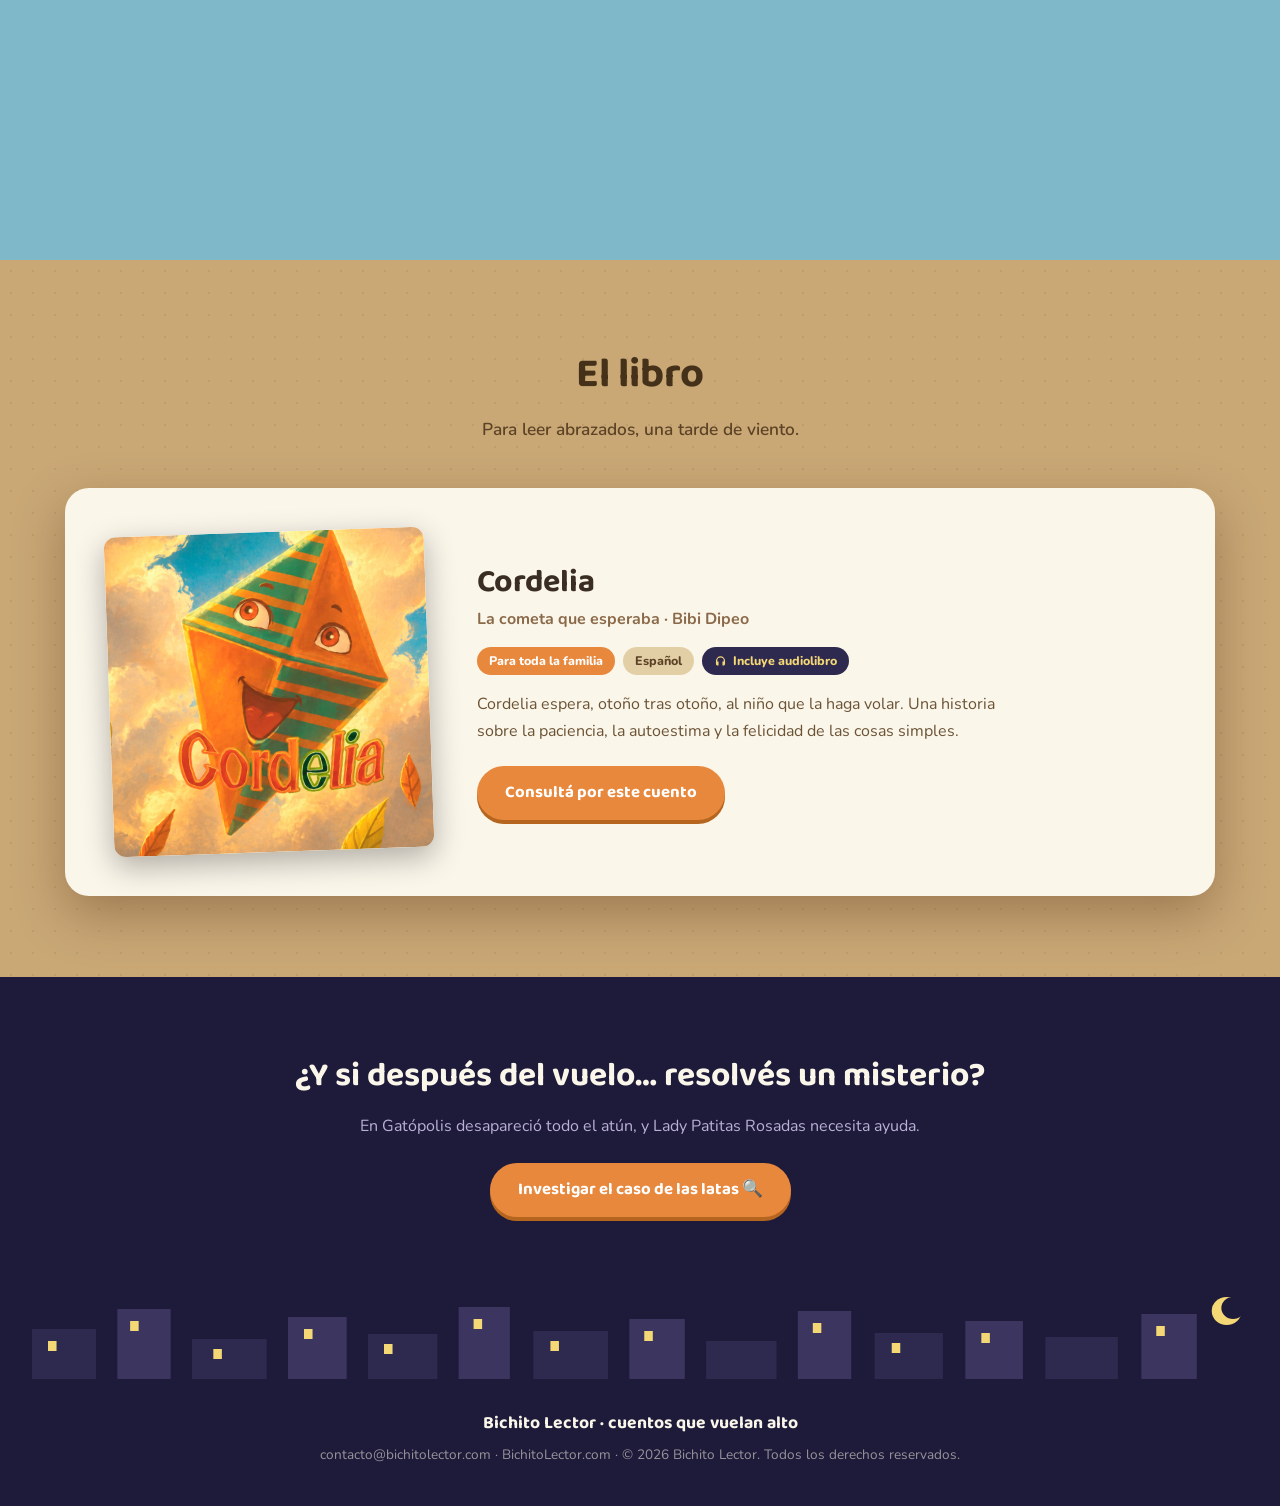
==== commit d9e6622b: "Pase final de Cordelia - La manito de Inigo entra al deposito cuando ella abre los ojos - Cometas te" ====
--- a/cordelia.html
+++ b/cordelia.html
@@ -102,6 +102,16 @@
               <circle cx="1050" cy="220" r="26" fill="#FAE3AC" opacity=".9"/>
               <polygon points="986,450 1230,450 780,900 420,900" fill="#FAE3AC" opacity=".2"/>
             </g>
+            <g id="colgadasA">
+              <line x1="500" y1="0" x2="500" y2="150" stroke="#FBF6EA" stroke-width="3"/>
+              <polygon points="500,148 542,202 500,266 458,202" fill="#A87BC9" stroke="#7B549C" stroke-width="4" stroke-linejoin="round"/>
+              <circle cx="490" cy="196" r="4" fill="#3A2E22"/><circle cx="510" cy="196" r="4" fill="#3A2E22"/>
+              <path d="M490 218 q10 8 20 0" stroke="#3A2E22" stroke-width="3" fill="none" stroke-linecap="round"/>
+              <line x1="935" y1="0" x2="935" y2="120" stroke="#FBF6EA" stroke-width="3"/>
+              <polygon points="935,118 972,166 935,222 898,166" fill="#7FA36C" stroke="#5E7D4E" stroke-width="4" stroke-linejoin="round"/>
+              <circle cx="926" cy="160" r="4" fill="#3A2E22"/><circle cx="944" cy="160" r="4" fill="#3A2E22"/>
+              <path d="M926 180 q9 7 18 0" stroke="#3A2E22" stroke-width="3" fill="none" stroke-linecap="round"/>
+            </g>
             <g id="estanteA">
               <rect x="150" y="270" width="300" height="14" rx="7" fill="#6B4732"/>
               <circle cx="215" cy="240" r="26" fill="#A9764C"/>
@@ -281,6 +291,13 @@
               <circle class="mote" cx="880" cy="330" r="4"/><circle class="mote mote-3" cx="1020" cy="420" r="5"/>
               <circle class="mote mote-2" cx="760" cy="240" r="4"/>
             </g>
+            <g id="manoC" transform="translate(420,0)">
+              <path d="M1440 520 Q1150 500 1010 470" stroke="#C9542E" stroke-width="46" fill="none" stroke-linecap="round"/>
+              <path d="M1440 520 Q1150 500 1010 470" stroke="#E8873C" stroke-width="34" fill="none" stroke-linecap="round"/>
+              <circle cx="1000" cy="466" r="26" fill="#E8B48C" stroke="#C98F62" stroke-width="4"/>
+              <circle cx="982" cy="454" r="9" fill="#E8B48C" stroke="#C98F62" stroke-width="3"/>
+              <circle cx="978" cy="470" r="8" fill="#E8B48C" stroke="#C98F62" stroke-width="3"/>
+            </g>
           </svg>
         </div>
 
@@ -321,7 +338,7 @@
             <path d="M0 800 Q400 690 760 760 T1440 740 L1440 900 L0 900 Z" fill="#7FA36C"/>
             <path d="M0 850 Q500 760 900 820 T1440 810 L1440 900 L0 900 Z" fill="#6B8F5A"/>
             <path id="hiloD" d="" fill="none" stroke="#FBF6EA" stroke-width="3.5" opacity=".9"/>
-            <g id="inigoD">
+            <g id="inigoD" transform="translate(120,0)">
               <circle cx="700" cy="782" r="15" fill="#C9542E"/>
               <circle cx="700" cy="790" r="11" fill="#E8B48C"/>
               <rect x="688" y="800" width="24" height="34" rx="8" fill="#E8873C"/>
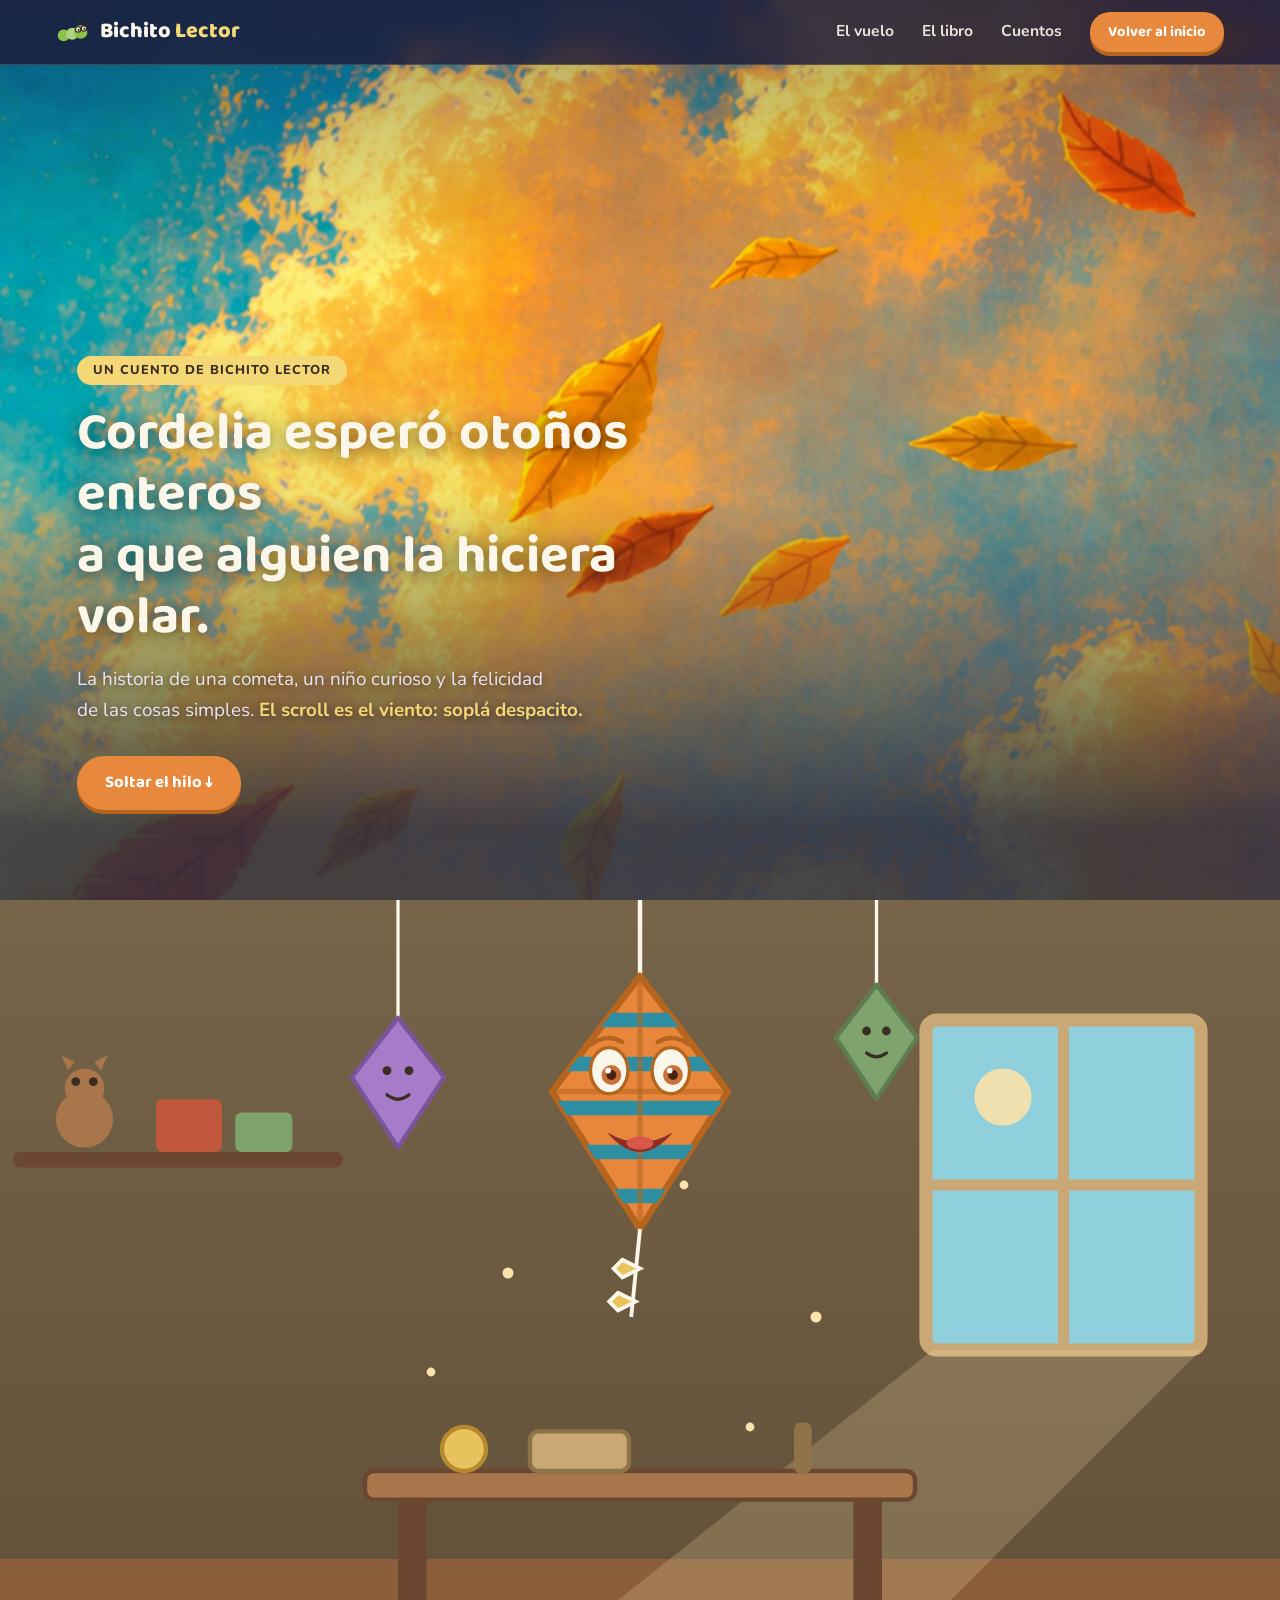
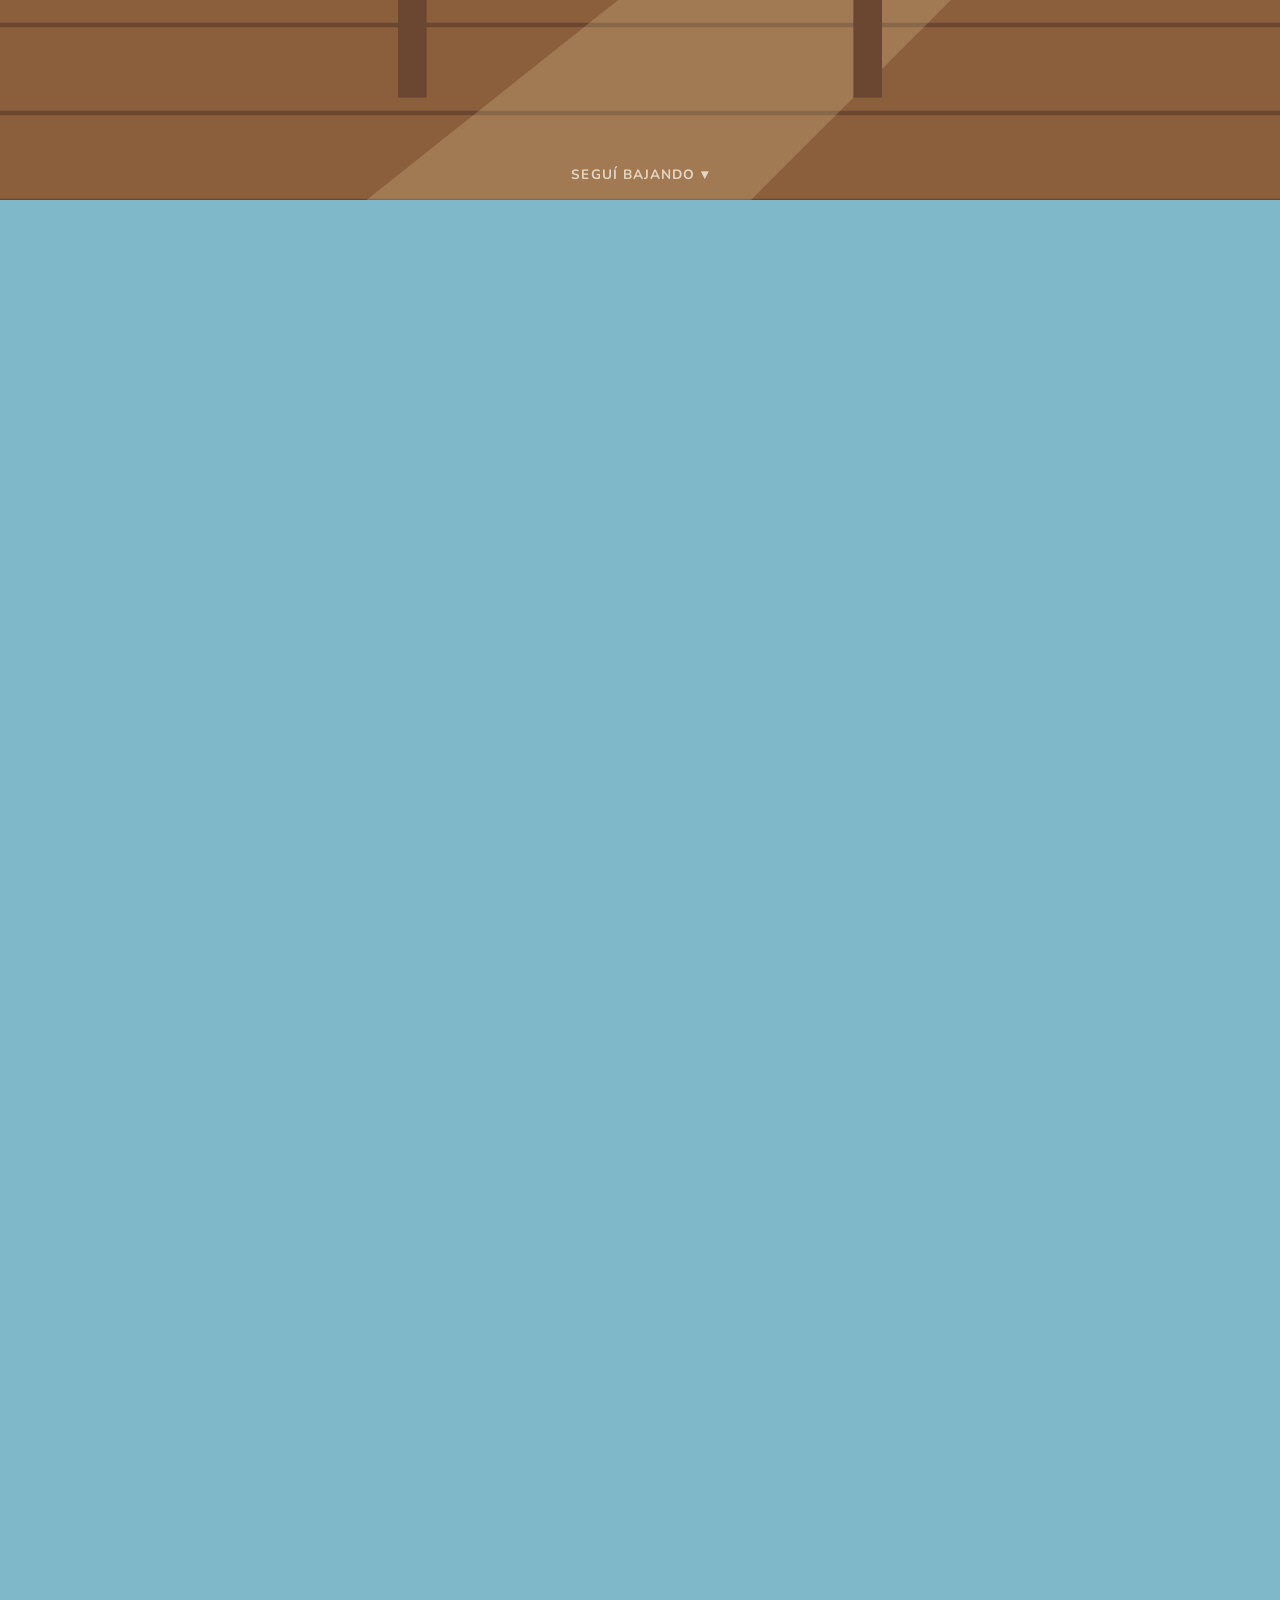
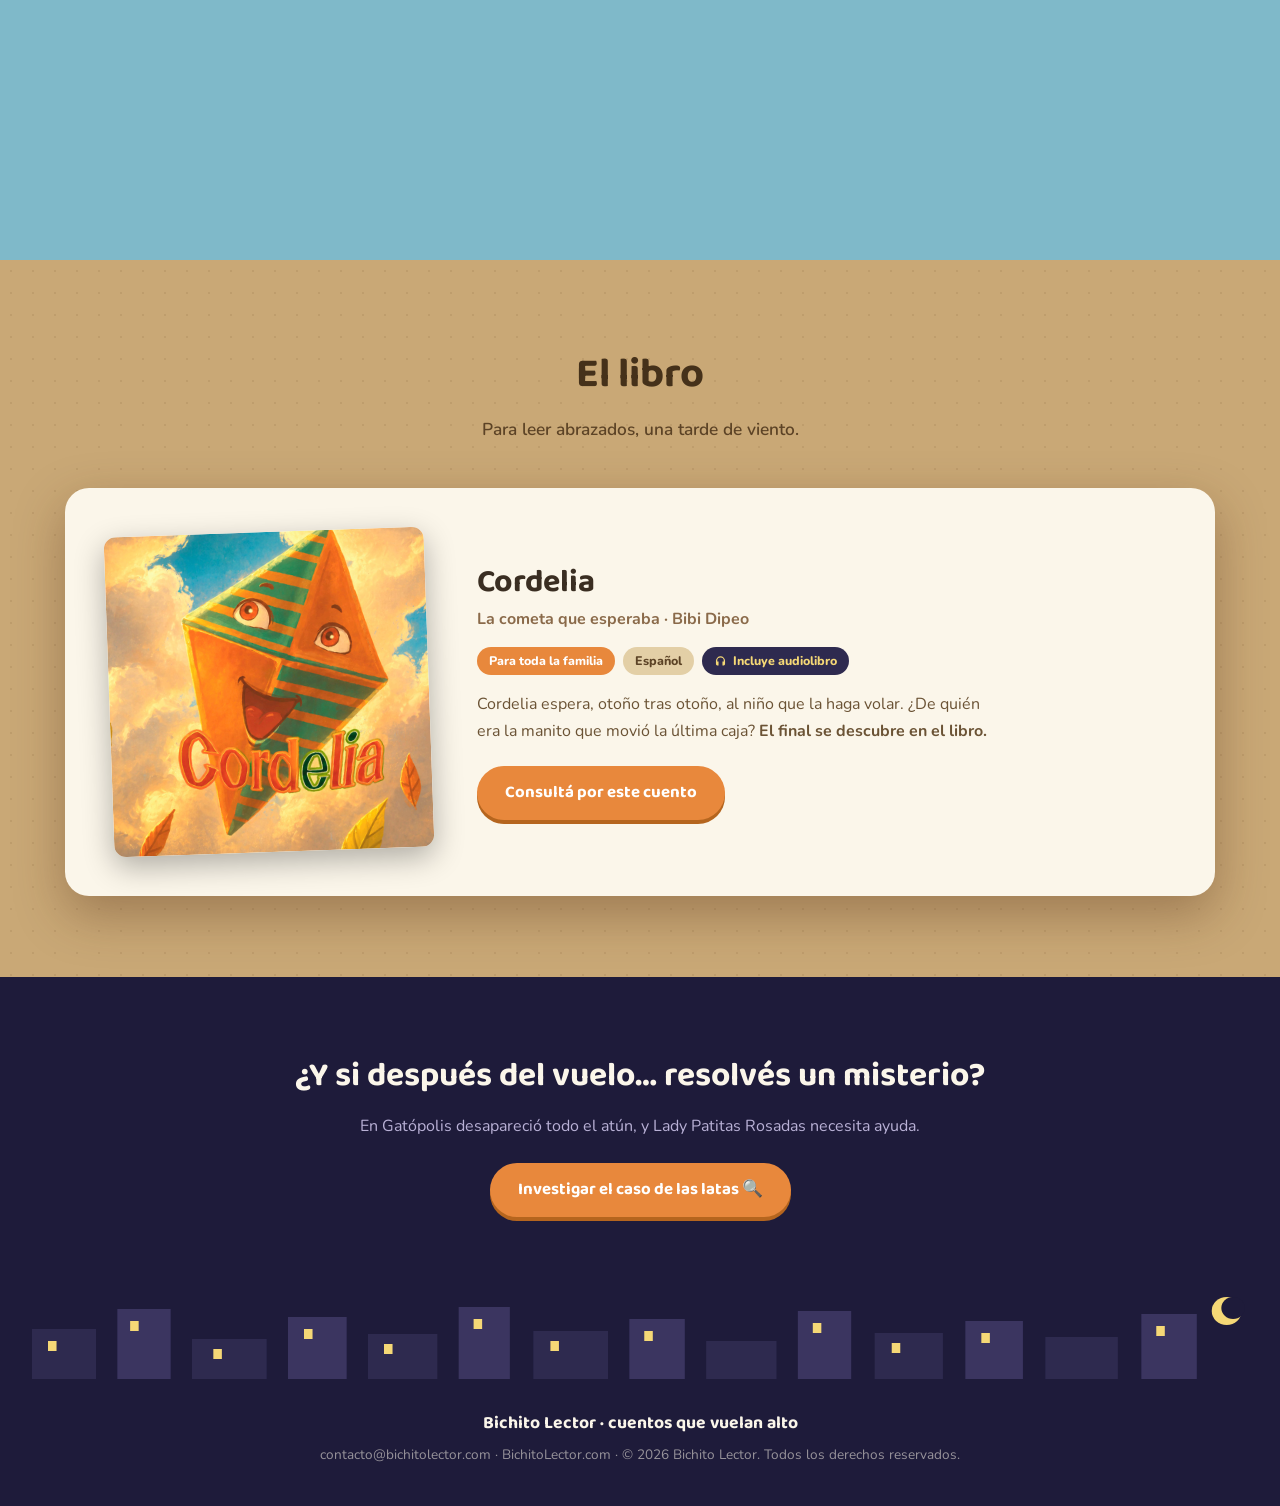
==== commit 3caef429: "Trailers con intriga: contar sin revelar el final - Cordelia in medias res: abre en el deposito mist" ====
--- a/cordelia.html
+++ b/cordelia.html
@@ -1,4 +1,4 @@
-<!DOCTYPE html>
+﻿<!DOCTYPE html>
 <html lang="es">
 <head>
   <meta charset="UTF-8">
@@ -29,6 +29,14 @@
     }
     .cross h2 { color: var(--crema); font-size: clamp(1.5rem, 3.5vw, 2.1rem); margin-bottom: 8px; }
     .cross p { color: #B9B1D6; margin-bottom: 24px; }
+    .cta-film {
+      position: absolute;
+      left: 50%;
+      bottom: 22svh;
+      transform: translateX(-50%);
+      z-index: 5;
+      will-change: opacity;
+    }
   </style>
 </head>
 <body class="pg-cordelia">
@@ -291,7 +299,7 @@
               <circle class="mote" cx="880" cy="330" r="4"/><circle class="mote mote-3" cx="1020" cy="420" r="5"/>
               <circle class="mote mote-2" cx="760" cy="240" r="4"/>
             </g>
-            <g id="manoC" transform="translate(420,0)">
+            <g id="manoC" transform="translate(520,30)">
               <path d="M1440 520 Q1150 500 1010 470" stroke="#C9542E" stroke-width="46" fill="none" stroke-linecap="round"/>
               <path d="M1440 520 Q1150 500 1010 470" stroke="#E8873C" stroke-width="34" fill="none" stroke-linecap="round"/>
               <circle cx="1000" cy="466" r="26" fill="#E8B48C" stroke="#C98F62" stroke-width="4"/>
@@ -299,9 +307,10 @@
               <circle cx="978" cy="470" r="8" fill="#E8B48C" stroke="#C98F62" stroke-width="3"/>
             </g>
           </svg>
-        </div>
-
-        <!-- Escena D · el vuelo -->
+          <div class="scene-dark" id="oscuroC" aria-hidden="true" style="opacity:0"></div>
+        </div>
+
+        <!-- Escena D · el sueño de volar -->
         <div class="scene" id="scD">
           <svg class="scene-svg" id="svgCD" viewBox="0 0 1440 900" preserveAspectRatio="xMidYMax slice" role="img" aria-label="Cordelia vuela por el cielo dorado con sus amigas mientras Iñigo y su papá sostienen el hilo desde la colina.">
             <defs>
@@ -384,12 +393,15 @@
 
         <div class="paws" id="paws" aria-hidden="true"></div>
 
-        <p class="cap" id="cap0">En el taller del Sr. Cometero nació una cometa distinta: <strong>Cordelia.</strong></p>
-        <p class="cap" id="cap1">Una a una, sus amigas encontraron a su niño… <strong>menos ella.</strong></p>
-        <p class="cap" id="cap2">Pasaron los otoños, y sus colores <strong>se fueron apagando.</strong></p>
-        <p class="cap" id="cap3">Hasta que un niño curioso llamado <strong>Iñigo</strong> movió la última caja.</p>
-        <p class="cap" id="cap4">El viento la estaba esperando. <strong>¡Arriba, Cordelia!</strong></p>
-        <p class="cap" id="cap5">"La verdadera felicidad está en las cosas simples… <strong>como hacer volar una cometa."</strong></p>
+        <p class="cap" id="cap0">Hay una caja, en el fondo del depósito, que nadie abre <strong>hace muchos otoños.</strong></p>
+        <p class="cap" id="cap1">Adentro duerme <strong>Cordelia</strong>, una cometa que nació para volar…</p>
+        <p class="cap" id="cap2">…y que todavía sueña con <strong>un cielo que nunca conoció.</strong></p>
+        <p class="cap" id="cap3">Sus amigas encontraron a su niño. <strong>Ella, no.</strong></p>
+        <p class="cap" id="cap4">Esperó tanto… <strong>que sus colores se apagaron.</strong></p>
+        <p class="cap" id="cap5">Hasta hoy. <strong>Las cajas se mueven.</strong> Una luz. Una manito…</p>
+        <p class="cap" id="cap6"><strong>¿Habrá llegado, por fin, su niño?</strong></p>
+
+        <a class="btn cta-film" id="ctaFilm" href="#libro" style="opacity:0; pointer-events:none;">Descubrí el final del cuento</a>
 
         <p class="scroll-hint" id="scrollHint">seguí bajando ▾</p>
       </div>
@@ -416,7 +428,7 @@
                 Incluye audiolibro
               </span>
             </div>
-            <p class="book-pitch">Cordelia espera, otoño tras otoño, al niño que la haga volar. Una historia sobre la paciencia, la autoestima y la felicidad de las cosas simples.</p>
+            <p class="book-pitch">Cordelia espera, otoño tras otoño, al niño que la haga volar. ¿De quién era la manito que movió la última caja? <strong>El final se descubre en el libro.</strong></p>
             <a class="btn" href="mailto:contacto@bichitolector.com?subject=Quiero%20el%20libro%20Cordelia">Consultá por este cuento</a>
           </div>
         </div>
--- a/styles.css
+++ b/styles.css
@@ -690,6 +690,29 @@
   to { transform: translateX(1580px) translateY(10px); }
 }
 
+/* ===== Página Sandrita (el scroll son los pasitos) ===== */
+.pg-sandrita .thread path { stroke: #C9803A; }
+
+.pg-sandrita .stage { background: #EAD6B8; }
+
+.pg-sandrita .pin-visible {
+  background: radial-gradient(circle at 35% 30%, #F2D9A8, #C9803A 60%);
+}
+
+.ola { animation: ola 5s ease-in-out infinite alternate; transform-box: fill-box; }
+.ola-2 { animation-delay: -2.5s; animation-duration: 7s; }
+
+.spin { animation: spin 1.1s linear infinite; transform-box: fill-box; transform-origin: center; }
+
+.carbob { animation: carbob .55s ease-in-out infinite; transform-box: fill-box; }
+
+.curtain { animation: curtain 5s ease-in-out infinite; transform-box: fill-box; transform-origin: 50% 0%; }
+
+@keyframes ola { from { transform: translateX(-42px); } to { transform: translateX(42px); } }
+@keyframes spin { to { transform: rotate(360deg); } }
+@keyframes carbob { 0%, 100% { transform: translateY(0); } 50% { transform: translateY(-5px); } }
+@keyframes curtain { 0%, 100% { transform: skewX(0deg); } 50% { transform: skewX(-4deg); } }
+
 /* ===== Responsive ===== */
 @media (max-width: 900px) {
   .book-cta { grid-template-columns: 1fr; }
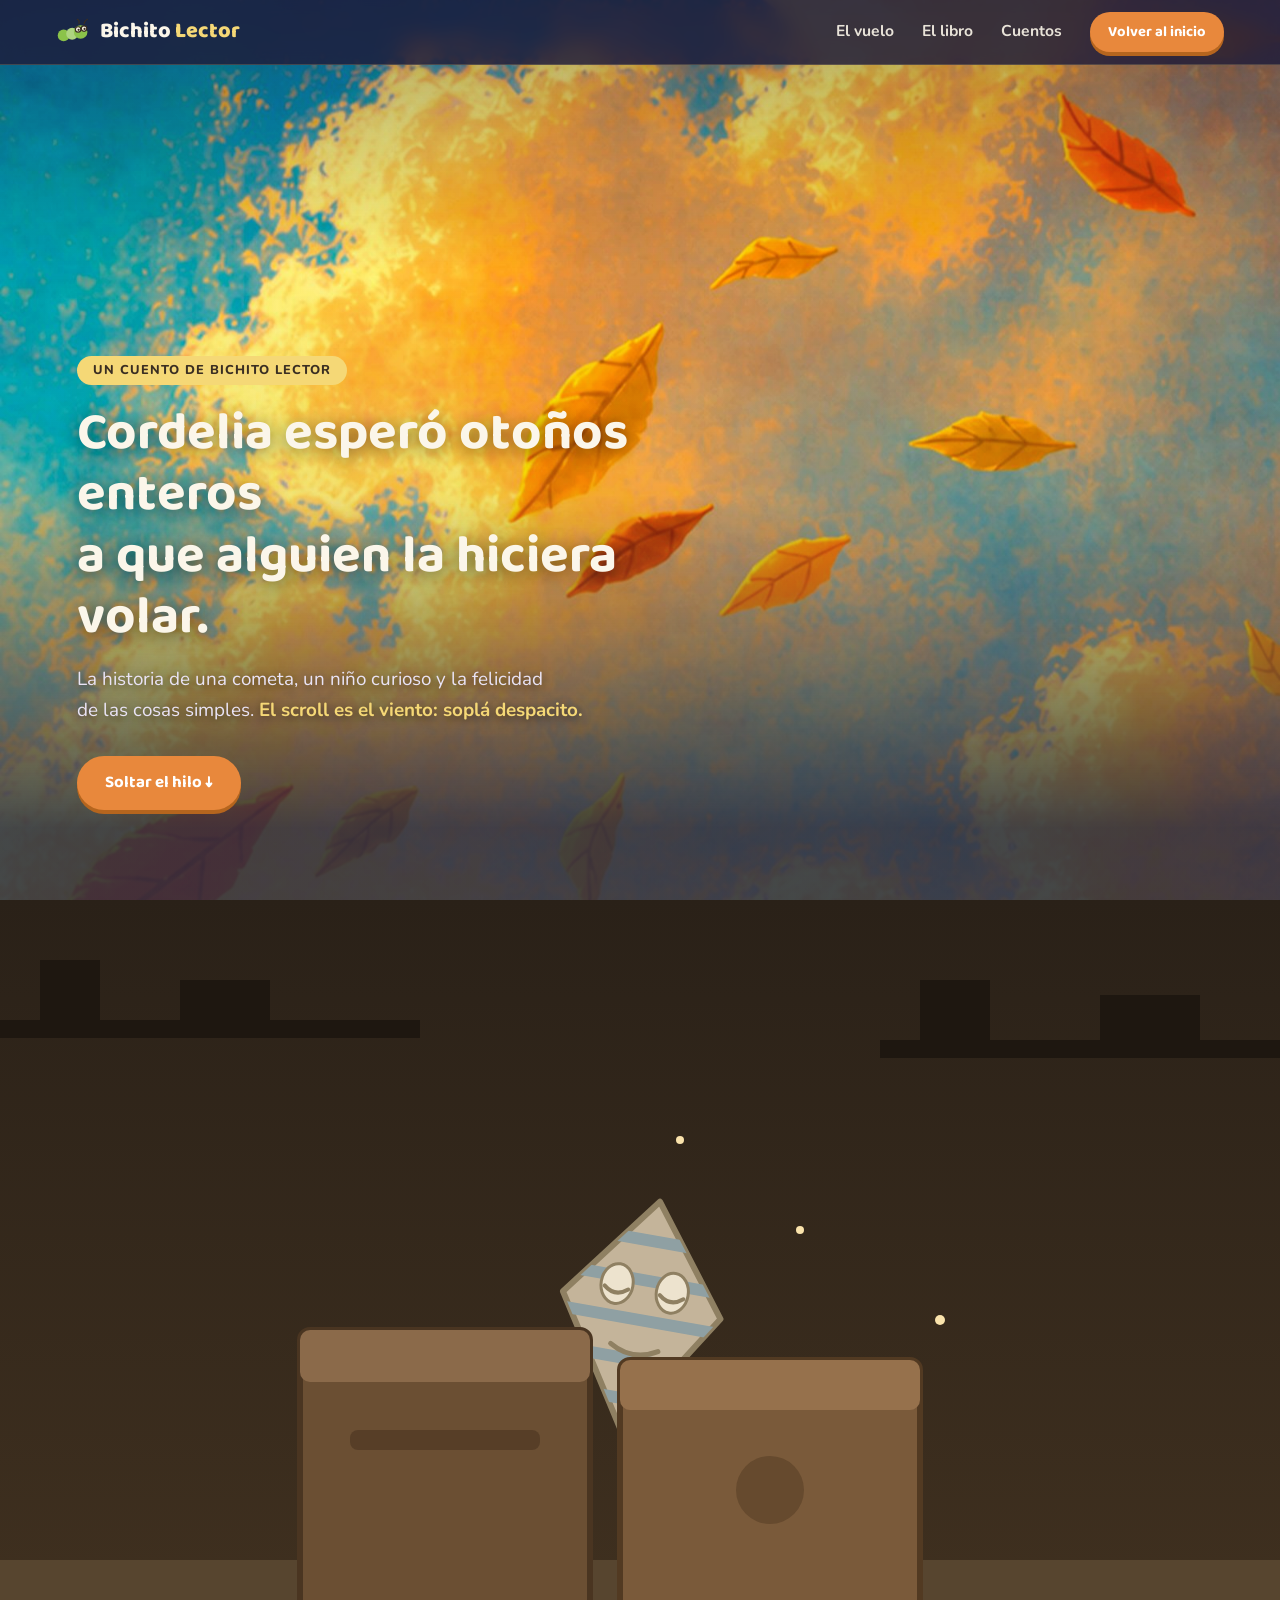
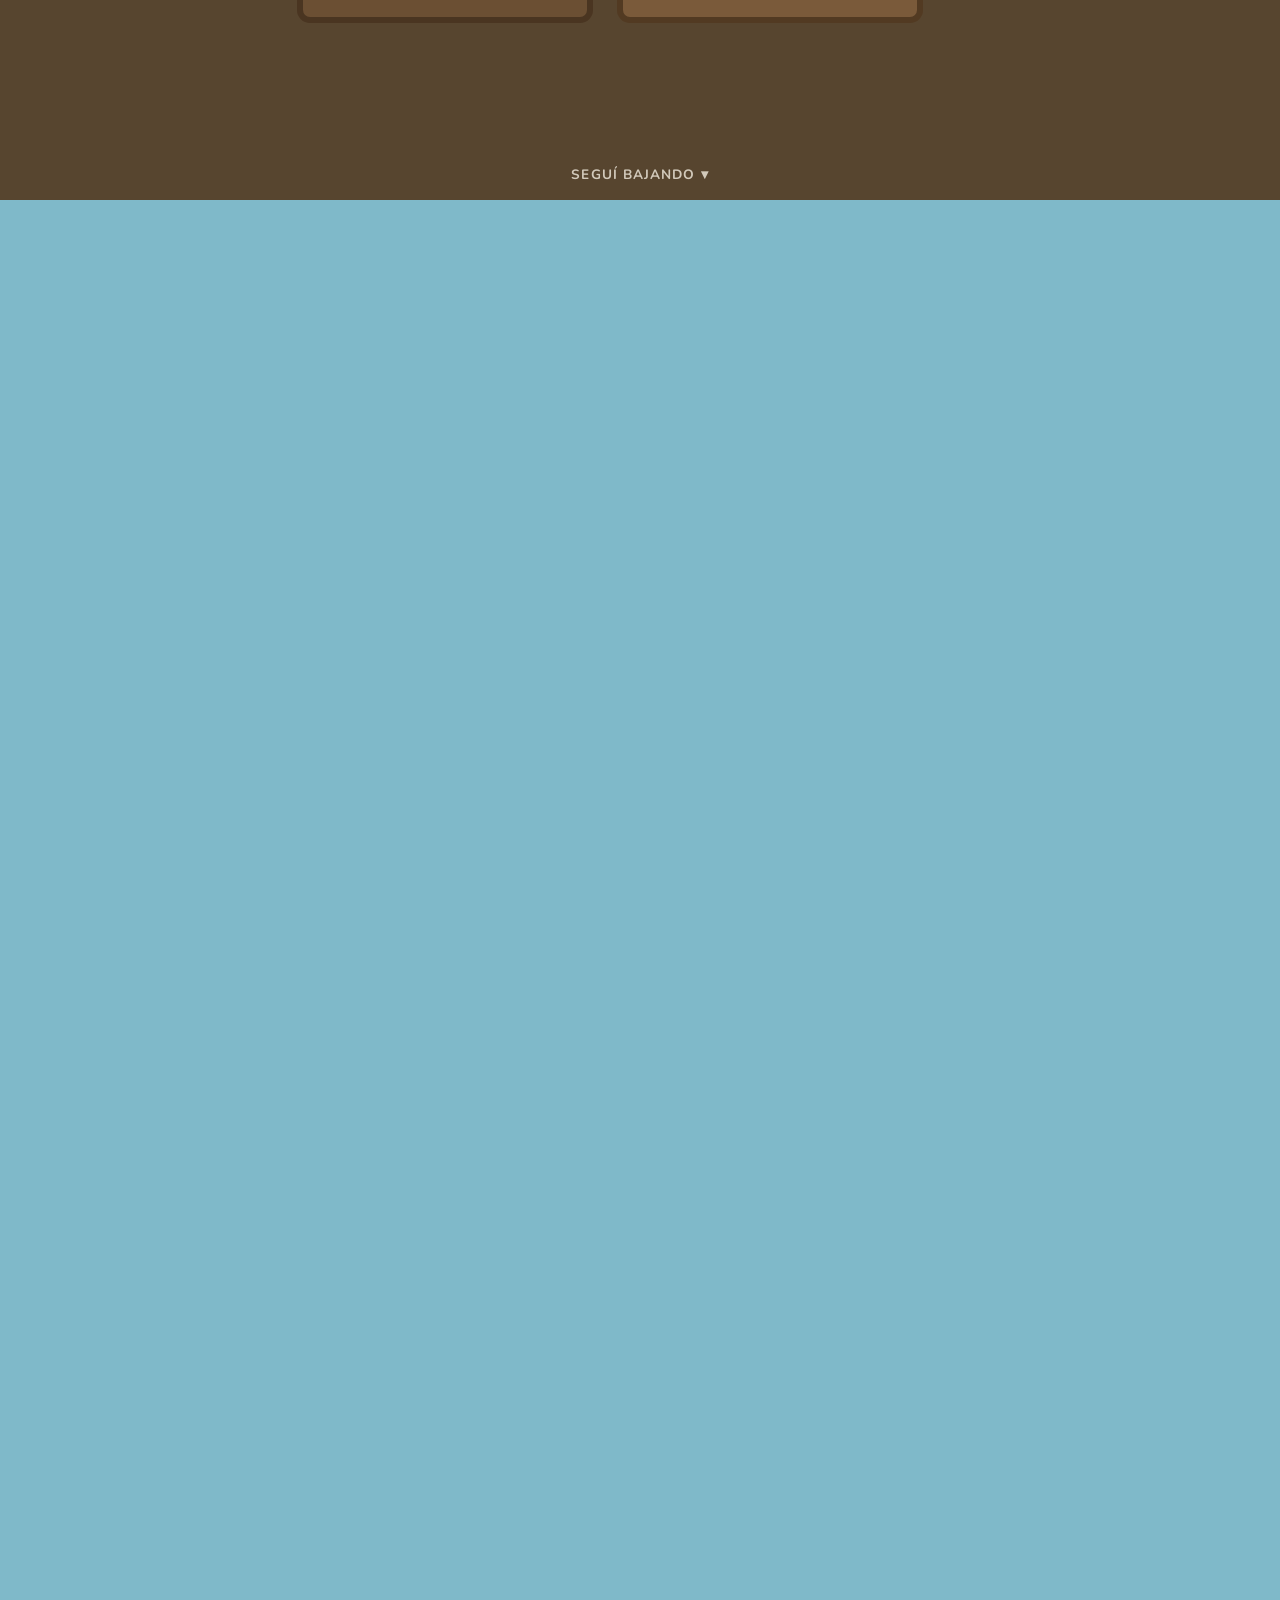
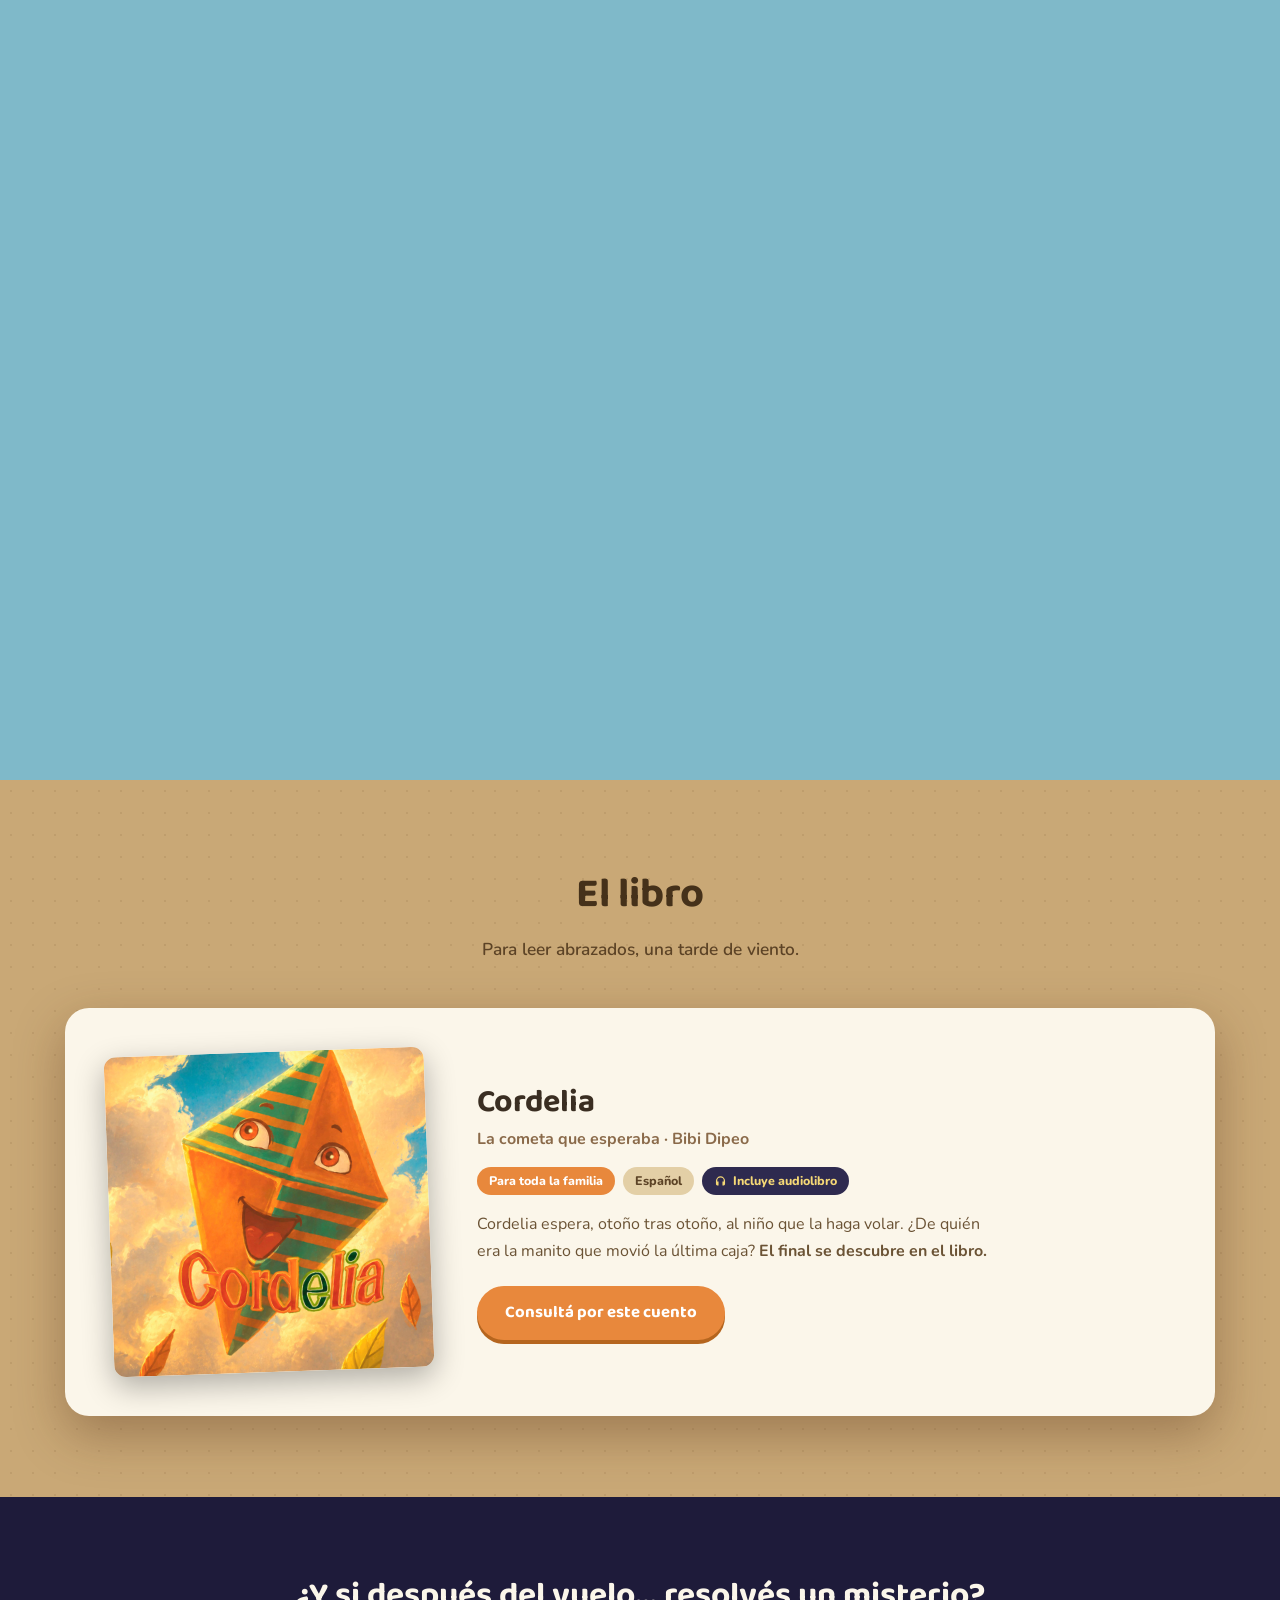
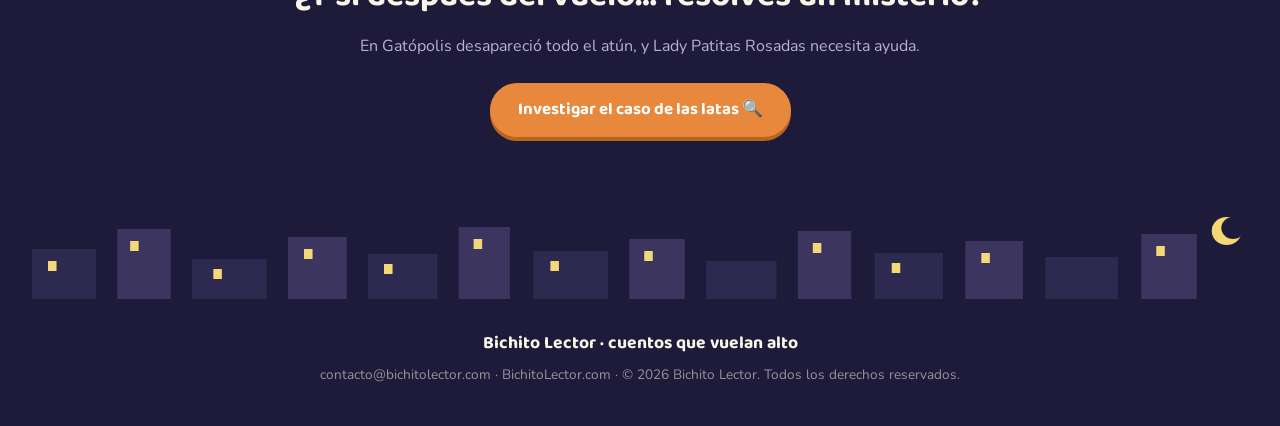
==== commit 6c35e860: "Cordelia: teaser La caja (guion confirmado por el usuario) 5 beats sin biografia: la caja que nadie " ====
--- a/cordelia.html
+++ b/cordelia.html
@@ -29,14 +29,45 @@
     }
     .cross h2 { color: var(--crema); font-size: clamp(1.5rem, 3.5vw, 2.1rem); margin-bottom: 8px; }
     .cross p { color: #B9B1D6; margin-bottom: 24px; }
+    .pg-cordelia .pelicula { height: 520vh; }
     .cta-film {
       position: absolute;
       left: 50%;
-      bottom: 22svh;
+      bottom: 18svh;
       transform: translateX(-50%);
       z-index: 5;
       will-change: opacity;
     }
+    .title-card {
+      position: absolute;
+      inset: 0;
+      display: flex;
+      flex-direction: column;
+      align-items: center;
+      justify-content: center;
+      text-align: center;
+      z-index: 4;
+      pointer-events: none;
+      will-change: opacity;
+      padding: 0 20px;
+    }
+    .title-card .tc-name {
+      font-family: "Baloo 2", cursive;
+      font-weight: 800;
+      font-size: clamp(3rem, 9vw, 5.5rem);
+      color: var(--crema);
+      line-height: 1;
+      text-shadow: 0 4px 24px rgba(0, 0, 0, .6);
+    }
+    .title-card .tc-tag {
+      margin-top: 10px;
+      font-family: "Baloo 2", cursive;
+      font-weight: 600;
+      font-size: clamp(1.05rem, 2.4vw, 1.5rem);
+      color: #D8D2E8;
+    }
+    .breath { animation: breath 3.6s ease-in-out infinite; transform-box: fill-box; transform-origin: 50% 100%; }
+    @keyframes breath { 0%, 100% { transform: scale(1); } 50% { transform: scale(1.013); } }
   </style>
 </head>
 <body class="pg-cordelia">
@@ -291,9 +322,11 @@
               <rect x="430" y="530" width="190" height="20" rx="8" fill="#4A3521" opacity=".6"/>
             </g>
             <g id="cajaR">
-              <rect x="700" y="460" width="300" height="260" rx="10" fill="#7A5A3A" stroke="#523A22" stroke-width="6"/>
-              <rect x="700" y="460" width="300" height="50" rx="10" fill="#96714C"/>
-              <circle cx="850" cy="590" r="34" fill="#523A22" opacity=".5"/>
+              <g class="breath">
+                <rect x="700" y="460" width="300" height="260" rx="10" fill="#7A5A3A" stroke="#523A22" stroke-width="6"/>
+                <rect x="700" y="460" width="300" height="50" rx="10" fill="#96714C"/>
+                <circle cx="850" cy="590" r="34" fill="#523A22" opacity=".5"/>
+              </g>
             </g>
             <g fill="#FAE3AC">
               <circle class="mote" cx="880" cy="330" r="4"/><circle class="mote mote-3" cx="1020" cy="420" r="5"/>
@@ -393,15 +426,17 @@
 
         <div class="paws" id="paws" aria-hidden="true"></div>
 
-        <p class="cap" id="cap0">Hay una caja, en el fondo del depósito, que nadie abre <strong>hace muchos otoños.</strong></p>
-        <p class="cap" id="cap1">Adentro duerme <strong>Cordelia</strong>, una cometa que nació para volar…</p>
-        <p class="cap" id="cap2">…y que todavía sueña con <strong>un cielo que nunca conoció.</strong></p>
-        <p class="cap" id="cap3">Sus amigas encontraron a su niño. <strong>Ella, no.</strong></p>
-        <p class="cap" id="cap4">Esperó tanto… <strong>que sus colores se apagaron.</strong></p>
-        <p class="cap" id="cap5">Hasta hoy. <strong>Las cajas se mueven.</strong> Una luz. Una manito…</p>
-        <p class="cap" id="cap6"><strong>¿Habrá llegado, por fin, su niño?</strong></p>
-
-        <a class="btn cta-film" id="ctaFilm" href="#libro" style="opacity:0; pointer-events:none;">Descubrí el final del cuento</a>
+        <p class="cap" id="cap0">En el fondo de la juguetería hay una caja <strong>que nadie abre.</strong></p>
+        <p class="cap" id="cap1">Adentro, <strong>algo espera.</strong></p>
+        <p class="cap" id="cap2">A veces, cuando sopla el viento… <strong>sueña.</strong></p>
+        <p class="cap" id="cap3">Hoy, por primera vez en muchos otoños… <strong>alguien se acercó.</strong></p>
+
+        <div class="title-card" id="tituloFilm" style="opacity:0" aria-hidden="true">
+          <p class="tc-name">Cordelia</p>
+          <p class="tc-tag">Un cuento sobre esperar… y no rendirse.</p>
+        </div>
+
+        <a class="btn cta-film" id="ctaFilm" href="#libro" style="opacity:0; pointer-events:none;">Descubrí qué hay en la caja</a>
 
         <p class="scroll-hint" id="scrollHint">seguí bajando ▾</p>
       </div>
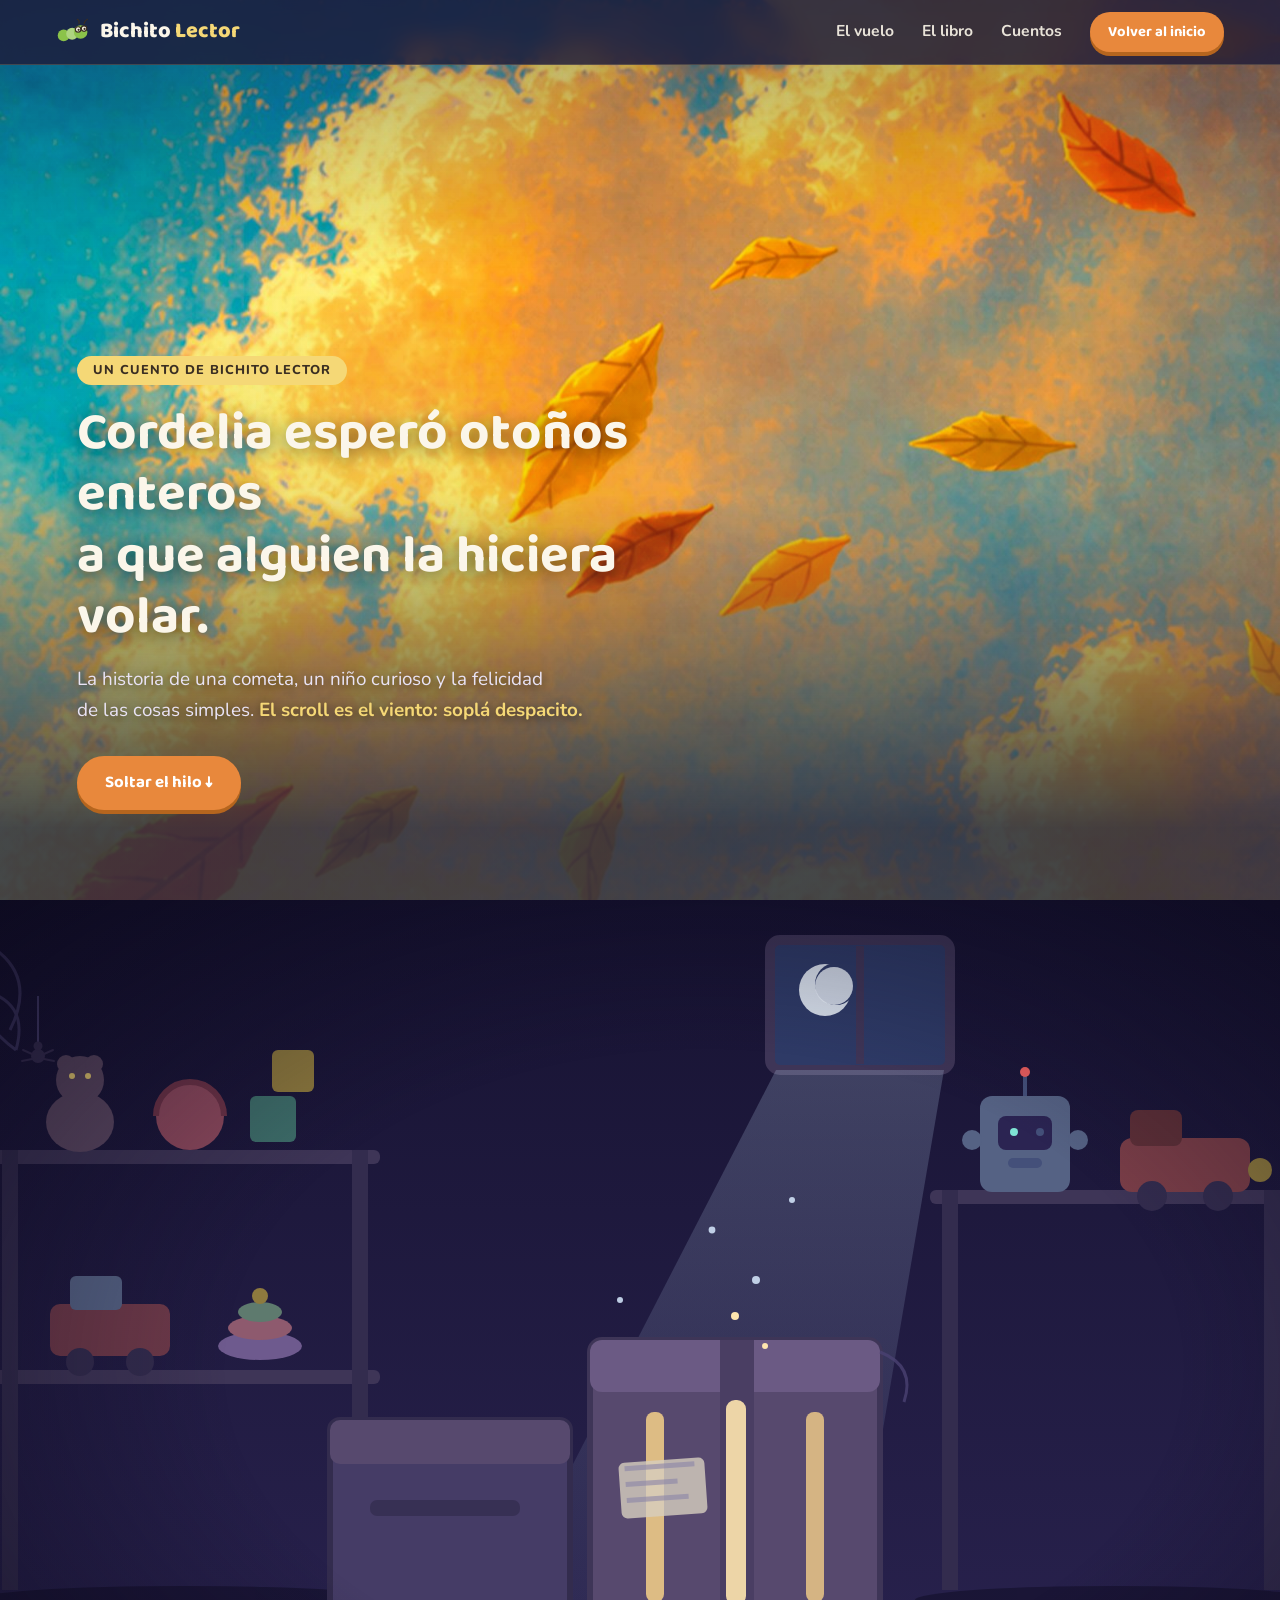
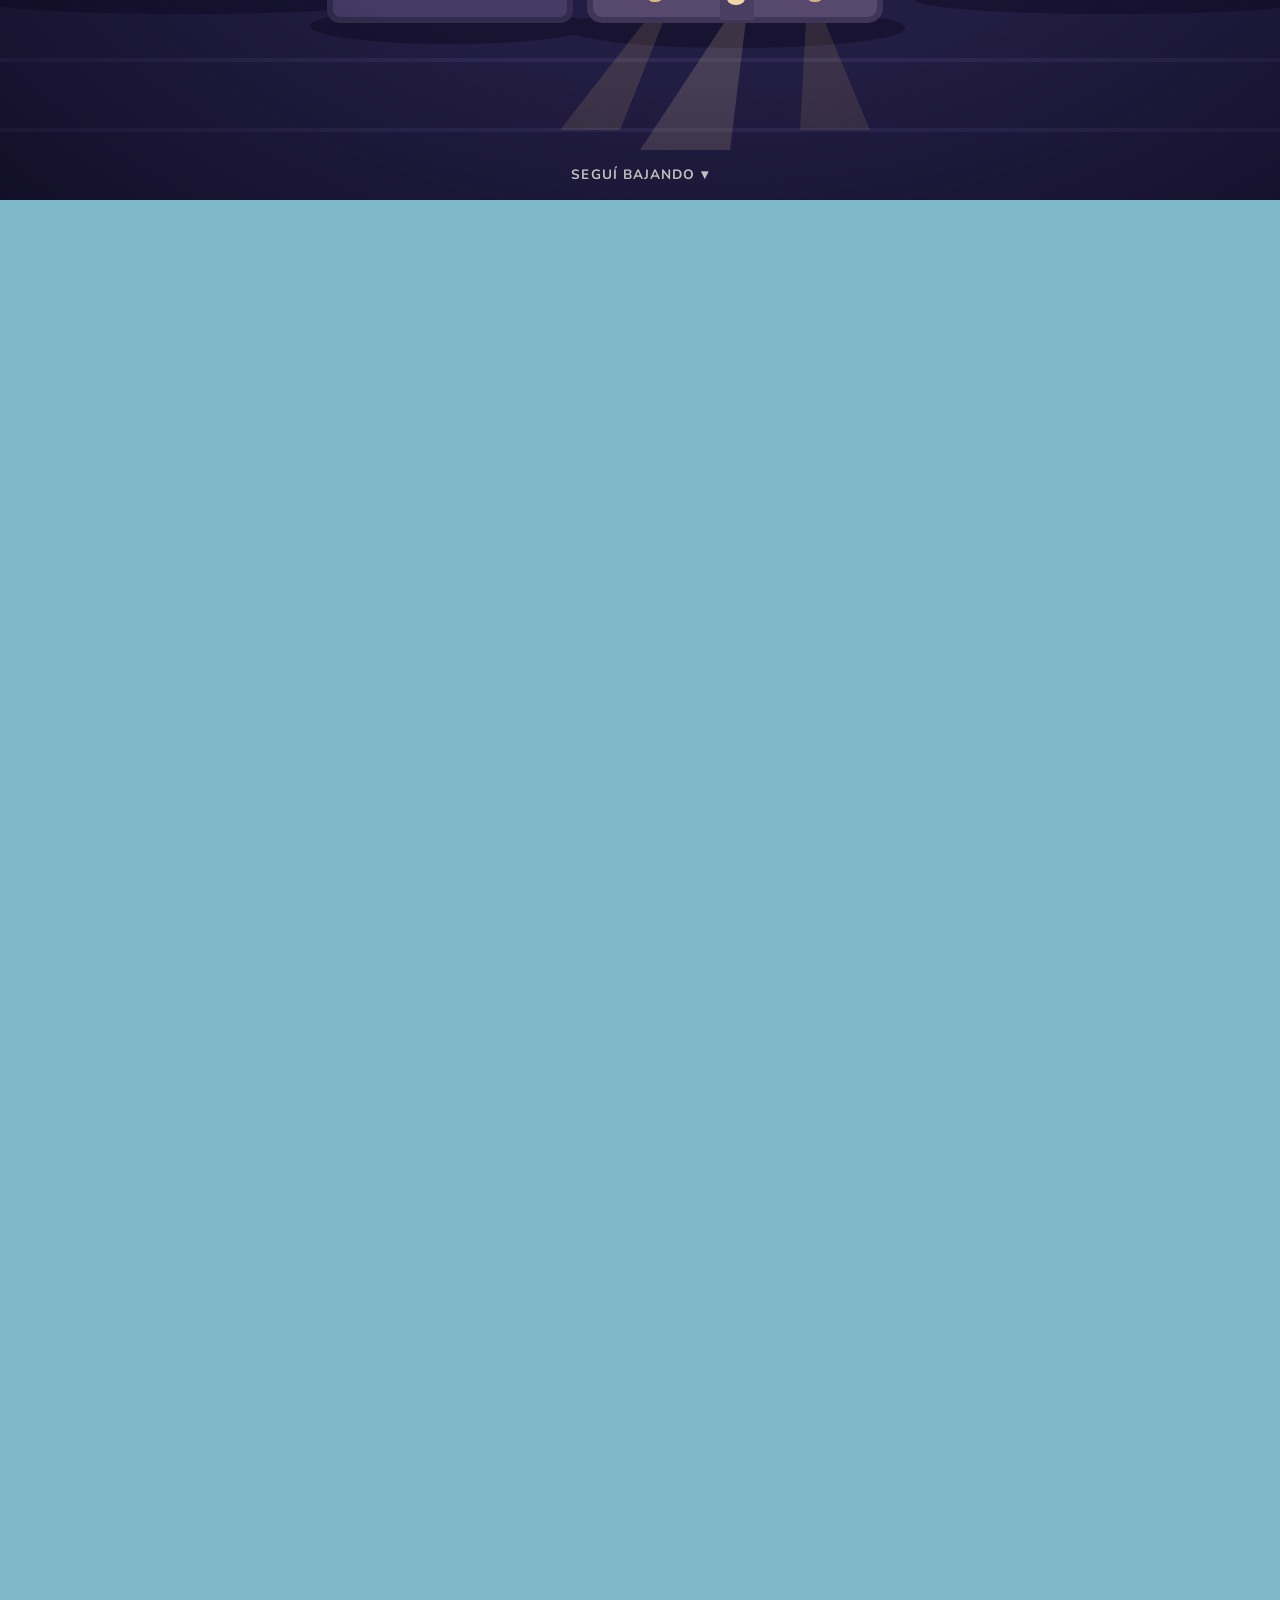
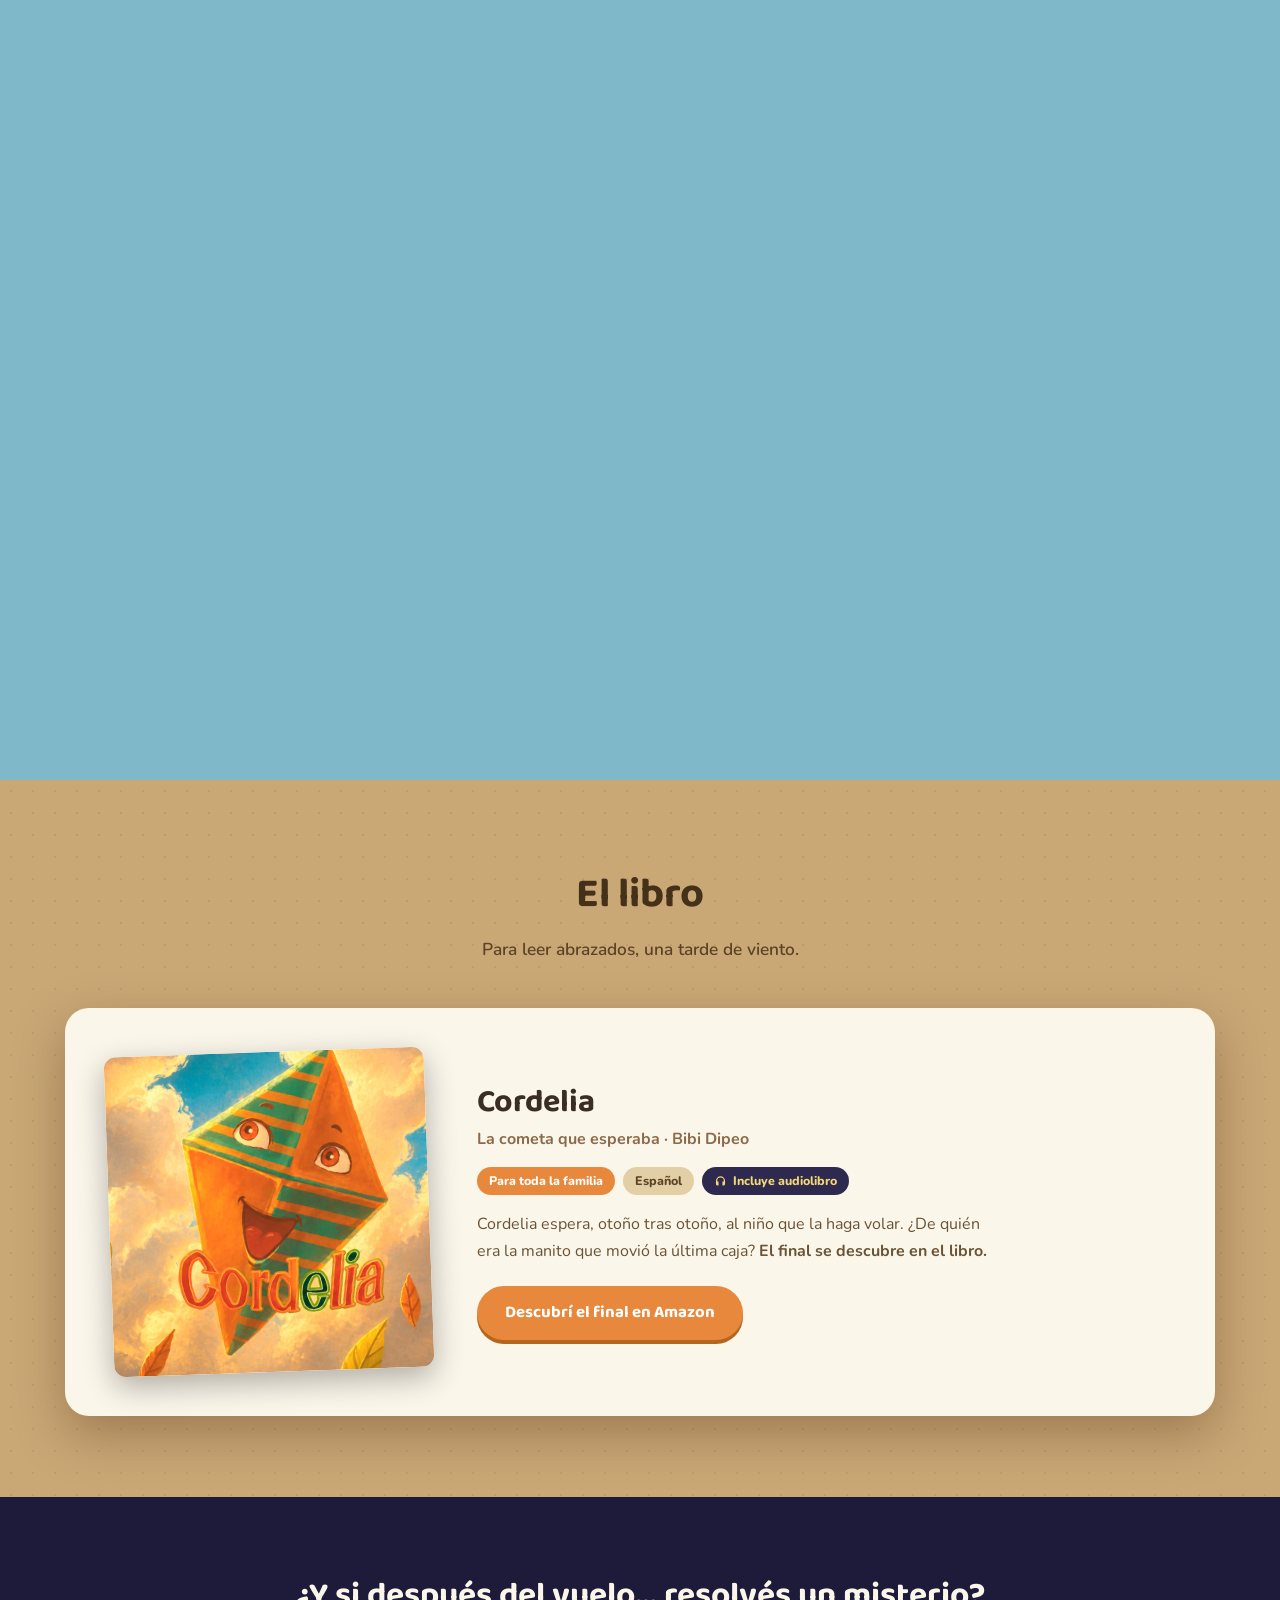
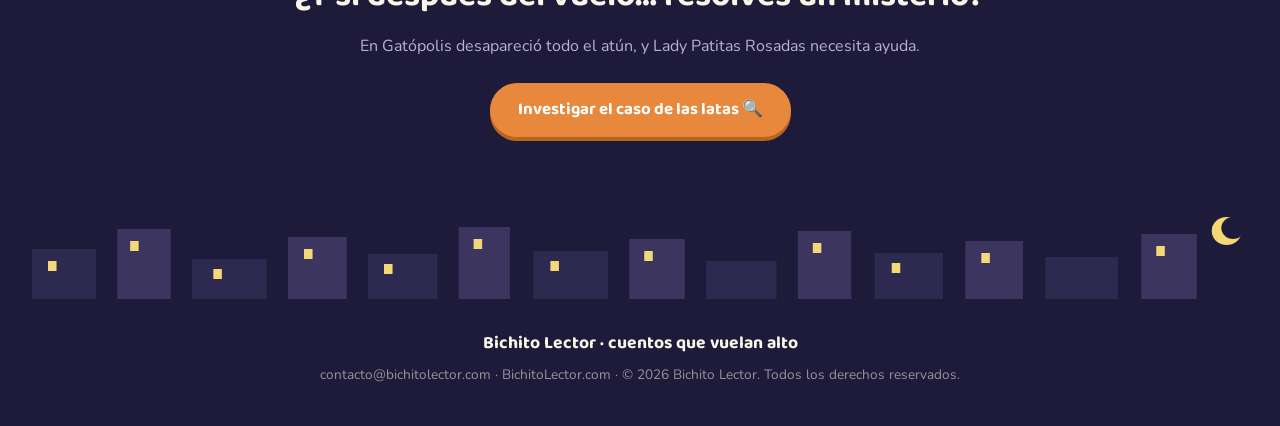
==== commit 6aeb01a4: "Cordelia recargada, Sandrita aprobada y links de Amazon - Cordelia: jugueteria de noche con pase de " ====
--- a/cordelia.html
+++ b/cordelia.html
@@ -68,6 +68,37 @@
     }
     .breath { animation: breath 3.6s ease-in-out infinite; transform-box: fill-box; transform-origin: 50% 100%; }
     @keyframes breath { 0%, 100% { transform: scale(1); } 50% { transform: scale(1.013); } }
+    .flash-white {
+      position: absolute;
+      inset: 0;
+      background: #FFF6DC;
+      z-index: 4;
+      pointer-events: none;
+      opacity: 0;
+      will-change: opacity;
+    }
+    .vineta {
+      position: absolute;
+      inset: 0;
+      background: radial-gradient(ellipse at 55% 52%, transparent 48%, rgba(8, 6, 22, .62) 100%);
+      pointer-events: none;
+    }
+    .glow-final {
+      position: absolute;
+      left: 50%;
+      top: 58%;
+      width: min(46vw, 520px);
+      height: min(30vw, 340px);
+      transform: translate(-50%, -50%);
+      background: radial-gradient(ellipse closest-side, rgba(255, 217, 138, .5), rgba(255, 217, 138, .14) 55%, transparent 75%);
+      z-index: 3;
+      pointer-events: none;
+      opacity: 0;
+      animation: halo 3s ease-in-out infinite;
+      will-change: opacity;
+    }
+    .spider { animation: spider 11s ease-in-out infinite; transform-box: fill-box; }
+    @keyframes spider { 0%, 100% { transform: translateY(0); } 50% { transform: translateY(64px); } }
   </style>
 </head>
 <body class="pg-cordelia">
@@ -277,69 +308,152 @@
           </svg>
         </div>
 
-        <!-- Escena C · Iñigo la encuentra -->
+        <!-- Escena C · el depósito de la juguetería, de noche -->
         <div class="scene" id="scC">
-          <svg class="scene-svg" id="svgCC" viewBox="0 0 1440 900" preserveAspectRatio="xMidYMax slice" role="img" aria-label="En el depósito oscuro, las cajas se apartan y un rayo de luz encuentra a Cordelia desteñida.">
+          <svg class="scene-svg" id="svgCC" viewBox="0 0 1440 900" preserveAspectRatio="xMidYMax slice" role="img" aria-label="El depósito de la juguetería de noche: estanterías con juguetes dormidos y una caja que brilla suavecito por las rendijas.">
             <defs>
               <linearGradient id="gCCbg" x1="0" y1="0" x2="0" y2="1">
-                <stop offset="0" stop-color="#2A2118"/><stop offset="1" stop-color="#453421"/>
+                <stop offset="0" stop-color="#171332"/><stop offset="1" stop-color="#2B2452"/>
               </linearGradient>
-              <linearGradient id="gCCluz" x1="0" y1="0" x2=".3" y2="1">
-                <stop offset="0" stop-color="#FAE3AC" stop-opacity=".85"/><stop offset="1" stop-color="#FAE3AC" stop-opacity="0"/>
+              <linearGradient id="gCCluz" x1="1" y1="0" x2="0" y2=".4">
+                <stop offset="0" stop-color="#FFDf9E" stop-opacity=".85"/><stop offset="1" stop-color="#FFDF9E" stop-opacity="0"/>
               </linearGradient>
-              <clipPath id="cclipC"><polygon points="720,300 800,405 720,530 640,405"/></clipPath>
+              <linearGradient id="gCCluna" x1="0" y1="0" x2="0" y2="1">
+                <stop offset="0" stop-color="#BFD8F5" stop-opacity=".22"/><stop offset="1" stop-color="#BFD8F5" stop-opacity="0"/>
+              </linearGradient>
             </defs>
             <rect width="1440" height="900" fill="url(#gCCbg)"/>
-            <g fill="#1E1710">
-              <rect x="80" y="120" width="420" height="18"/><rect x="120" y="60" width="60" height="60"/>
-              <rect x="260" y="80" width="90" height="40"/><rect x="960" y="140" width="400" height="18"/>
-              <rect x="1000" y="80" width="70" height="60"/><rect x="1180" y="95" width="100" height="45"/>
-            </g>
-            <rect x="0" y="660" width="1440" height="240" fill="#57452F"/>
-            <g id="cordC" transform="rotate(10 720 415)">
-              <polygon points="720,300 800,405 720,530 640,405" fill="#C4B49A" stroke="#8F8062" stroke-width="6" stroke-linejoin="round"/>
-              <g clip-path="url(#cclipC)" stroke="#8FA0A3" stroke-width="12">
-                <line x1="620" y1="340" x2="820" y2="340"/><line x1="620" y1="380" x2="820" y2="380"/>
-                <line x1="620" y1="420" x2="820" y2="420"/><line x1="620" y1="460" x2="820" y2="460"/>
-                <line x1="620" y1="500" x2="820" y2="500"/>
-              </g>
-              <ellipse cx="692" cy="388" rx="16" ry="20" fill="#EDE3CE" stroke="#8F8062" stroke-width="3"/>
-              <ellipse cx="748" cy="388" rx="16" ry="20" fill="#EDE3CE" stroke="#8F8062" stroke-width="3"/>
-              <g id="ojosAbiertosC" opacity="0">
-                <circle cx="694" cy="392" r="8" fill="#C9713A"/><circle cx="750" cy="392" r="8" fill="#C9713A"/>
-                <circle cx="694" cy="392" r="4" fill="#4A2410"/><circle cx="750" cy="392" r="4" fill="#4A2410"/>
-                <circle cx="691" cy="388" r="2.2" fill="#FFFFFF"/><circle cx="747" cy="388" r="2.2" fill="#FFFFFF"/>
-              </g>
-              <g id="ojosCerradosC" stroke="#8F8062" stroke-width="4" fill="none" stroke-linecap="round">
-                <path d="M680 392 q12 10 24 0"/><path d="M736 392 q12 10 24 0"/>
-              </g>
-              <path d="M696 448 Q720 462 744 448" stroke="#8F8062" stroke-width="5" fill="none" stroke-linecap="round"/>
-            </g>
-            <polygon id="luzC" points="1440,0 1010,0 460,900 1440,900" fill="url(#gCCluz)" opacity="0"/>
+            <g id="ventanaC">
+              <rect x="850" y="40" width="180" height="130" rx="10" fill="#2E3A66" stroke="#3E3557" stroke-width="10"/>
+              <line x1="940" y1="46" x2="940" y2="164" stroke="#3E3557" stroke-width="8"/>
+              <circle cx="905" cy="90" r="26" fill="#E8EFF8" opacity=".9"/>
+              <circle cx="916" cy="84" r="21" fill="#2E3A66"/>
+              <circle cx="914" cy="86" r="19" fill="#E8EFF8" opacity=".85"/>
+            </g>
+            <polygon points="856,170 1024,170 900,900 480,900" fill="url(#gCCluna)"/>
+            <g stroke="#4A4272" stroke-width="3" fill="none" opacity=".8">
+              <path d="M60 40 Q120 70 90 130"/><path d="M60 90 Q110 100 96 150"/><path d="M60 40 Q40 110 96 150"/>
+            </g>
+            <g class="spider">
+              <line x1="118" y1="96" x2="118" y2="150" stroke="#4A4272" stroke-width="2"/>
+              <circle cx="118" cy="156" r="7" fill="#3A3155"/>
+              <circle cx="118" cy="146" r="4.5" fill="#3A3155"/>
+              <g stroke="#3A3155" stroke-width="2" stroke-linecap="round">
+                <line x1="112" y1="154" x2="103" y2="150"/><line x1="112" y1="159" x2="102" y2="161"/>
+                <line x1="124" y1="154" x2="133" y2="150"/><line x1="124" y1="159" x2="134" y2="161"/>
+              </g>
+            </g>
+            <g id="estanteIzqC">
+              <rect x="70" y="250" width="390" height="14" rx="6" fill="#3E3557"/>
+              <rect x="70" y="470" width="390" height="14" rx="6" fill="#3E3557"/>
+              <rect x="82" y="250" width="16" height="440" fill="#332C4E"/>
+              <rect x="432" y="250" width="16" height="440" fill="#332C4E"/>
+              <g>
+                <ellipse cx="160" cy="222" rx="34" ry="30" fill="#5E4A64"/>
+                <circle cx="160" cy="180" r="24" fill="#5E4A64"/>
+                <circle cx="146" cy="164" r="9" fill="#5E4A64"/><circle cx="174" cy="164" r="9" fill="#5E4A64"/>
+                <circle class="tw" cx="152" cy="176" r="3" fill="#F5D876"/><circle class="tw tw-2" cx="168" cy="176" r="3" fill="#F5D876"/>
+              </g>
+              <circle cx="270" cy="216" r="34" fill="#8E4A5E"/>
+              <path d="M236 216 A34 34 0 0 1 304 216" fill="none" stroke="#6E3448" stroke-width="6"/>
+              <g>
+                <rect x="330" y="196" width="46" height="46" rx="6" fill="#3E6E6A"/>
+                <rect x="352" y="150" width="42" height="42" rx="6" fill="#8E7A3E"/>
+              </g>
+              <g>
+                <rect x="130" y="404" width="120" height="52" rx="10" fill="#6E3A4A"/>
+                <circle cx="160" cy="462" r="14" fill="#332C4E"/><circle cx="220" cy="462" r="14" fill="#332C4E"/>
+                <rect x="150" y="376" width="52" height="34" rx="6" fill="#556284"/>
+              </g>
+              <g>
+                <ellipse cx="340" cy="446" rx="42" ry="14" fill="#6E5A8E"/>
+                <ellipse cx="340" cy="428" rx="32" ry="12" fill="#8E5A6E"/>
+                <ellipse cx="340" cy="412" rx="22" ry="10" fill="#5E7A6E"/>
+                <circle cx="340" cy="396" r="8" fill="#8E7A3E"/>
+              </g>
+            </g>
+            <g id="estanteDerC">
+              <rect x="1010" y="290" width="370" height="14" rx="6" fill="#3E3557"/>
+              <rect x="1022" y="290" width="16" height="400" fill="#332C4E"/>
+              <rect x="1344" y="290" width="16" height="400" fill="#332C4E"/>
+              <g>
+                <rect x="1060" y="196" width="90" height="96" rx="12" fill="#556284"/>
+                <rect x="1078" y="216" width="54" height="34" rx="8" fill="#2B2452"/>
+                <line x1="1105" y1="196" x2="1105" y2="176" stroke="#44507A" stroke-width="4"/>
+                <circle class="tw tw-2" cx="1105" cy="172" r="5" fill="#E85E5E"/>
+                <circle class="tw tw-3" cx="1094" cy="232" r="4" fill="#7FE3D4"/>
+                <circle cx="1120" cy="232" r="4" fill="#44507A"/>
+                <rect x="1088" y="258" width="34" height="10" rx="5" fill="#44507A"/>
+                <circle cx="1052" cy="240" r="10" fill="#556284"/><circle cx="1158" cy="240" r="10" fill="#556284"/>
+              </g>
+              <g>
+                <rect x="1200" y="238" width="130" height="54" rx="12" fill="#7A3E48"/>
+                <rect x="1210" y="210" width="52" height="36" rx="8" fill="#5E3038"/>
+                <circle cx="1232" cy="296" r="15" fill="#332C4E"/><circle cx="1298" cy="296" r="15" fill="#332C4E"/>
+                <circle cx="1340" cy="270" r="12" fill="#8E7A3E"/>
+              </g>
+            </g>
+            <rect x="0" y="700" width="1440" height="200" fill="#221D42"/>
+            <g stroke="#2E2852" stroke-width="4"><line x1="0" y1="760" x2="1440" y2="760"/><line x1="0" y1="830" x2="1440" y2="830"/></g>
+            <ellipse id="sombraC" cx="1300" cy="836" rx="300" ry="42" fill="#0E0B22" opacity="0"/>
+            <g id="ratonC" class="run" style="animation-duration:19s">
+              <ellipse cx="0" cy="866" rx="20" ry="12" fill="#8A84A8"/>
+              <circle cx="17" cy="858" r="9" fill="#8A84A8"/>
+              <circle cx="14" cy="850" r="4" fill="#A89FC4" opacity=".7"/>
+              <path d="M-18 866 Q-40 860 -48 844" stroke="#8A84A8" stroke-width="3.5" fill="none" stroke-linecap="round"/>
+              <circle cx="21" cy="856" r="1.8" fill="#171332"/>
+            </g>
+            <g fill="#0E0B22" opacity=".5">
+              <ellipse cx="530" cy="726" rx="140" ry="18"/>
+              <ellipse cx="815" cy="728" rx="170" ry="20"/>
+              <ellipse cx="265" cy="700" rx="210" ry="14"/>
+              <ellipse cx="1195" cy="700" rx="200" ry="14"/>
+            </g>
+            <g class="lampglow" opacity=".8">
+              <polygon points="726,720 744,720 700,830 640,830" fill="#FFD98A" opacity=".16"/>
+              <polygon points="806,720 826,720 810,850 720,850" fill="#FFE6AE" opacity=".2"/>
+              <polygon points="886,720 904,720 950,830 880,830" fill="#FFD98A" opacity=".14"/>
+            </g>
             <g id="cajaL">
-              <rect x="380" y="430" width="290" height="290" rx="10" fill="#6B4F33" stroke="#4A3521" stroke-width="6"/>
-              <rect x="380" y="430" width="290" height="52" rx="10" fill="#8B6A4A"/>
-              <rect x="430" y="530" width="190" height="20" rx="8" fill="#4A3521" opacity=".6"/>
+              <rect x="410" y="520" width="240" height="200" rx="10" fill="#453C66" stroke="#332C4E" stroke-width="6"/>
+              <rect x="410" y="520" width="240" height="44" rx="10" fill="#57496E"/>
+              <rect x="450" y="600" width="150" height="16" rx="7" fill="#332C4E" opacity=".7"/>
             </g>
             <g id="cajaR">
               <g class="breath">
-                <rect x="700" y="460" width="300" height="260" rx="10" fill="#7A5A3A" stroke="#523A22" stroke-width="6"/>
-                <rect x="700" y="460" width="300" height="50" rx="10" fill="#96714C"/>
-                <circle cx="850" cy="590" r="34" fill="#523A22" opacity=".5"/>
-              </g>
-            </g>
-            <g fill="#FAE3AC">
-              <circle class="mote" cx="880" cy="330" r="4"/><circle class="mote mote-3" cx="1020" cy="420" r="5"/>
-              <circle class="mote mote-2" cx="760" cy="240" r="4"/>
-            </g>
-            <g id="manoC" transform="translate(520,30)">
-              <path d="M1440 520 Q1150 500 1010 470" stroke="#C9542E" stroke-width="46" fill="none" stroke-linecap="round"/>
-              <path d="M1440 520 Q1150 500 1010 470" stroke="#E8873C" stroke-width="34" fill="none" stroke-linecap="round"/>
-              <circle cx="1000" cy="466" r="26" fill="#E8B48C" stroke="#C98F62" stroke-width="4"/>
-              <circle cx="982" cy="454" r="9" fill="#E8B48C" stroke="#C98F62" stroke-width="3"/>
-              <circle cx="978" cy="470" r="8" fill="#E8B48C" stroke="#C98F62" stroke-width="3"/>
-            </g>
+                <rect x="670" y="440" width="290" height="280" rx="12" fill="#57496E" stroke="#3E3557" stroke-width="6"/>
+                <rect x="670" y="440" width="290" height="52" rx="12" fill="#6B5A84"/>
+                <rect x="800" y="440" width="34" height="280" fill="#4A3E63"/>
+                <g class="lampglow">
+                  <rect x="726" y="512" width="18" height="190" rx="8" fill="#FFD98A" opacity=".8"/>
+                  <rect x="806" y="500" width="20" height="205" rx="9" fill="#FFE6AE" opacity=".9"/>
+                  <rect x="886" y="512" width="18" height="190" rx="8" fill="#FFD98A" opacity=".75"/>
+                </g>
+                <rect x="700" y="560" width="86" height="56" rx="6" fill="#D8CFC0" opacity=".8" transform="rotate(-4 743 588)"/>
+                <path d="M706 566 l70 0 M706 582 l52 0 M706 598 l62 0" stroke="#8A84A8" stroke-width="5" opacity=".6" transform="rotate(-4 743 588)"/>
+                <path d="M960 452 Q996 466 984 502" stroke="#4A4272" stroke-width="3" fill="none" opacity=".8"/>
+              </g>
+            </g>
+            <g fill="#CFE0F5" opacity=".9">
+              <circle class="mote" cx="836" cy="380" r="4"/><circle class="mote mote-2" cx="792" cy="330" r="3.4"/>
+              <circle class="mote mote-3" cx="872" cy="300" r="3"/><circle class="mote mote-2" cx="700" cy="400" r="3"/>
+            </g>
+            <g fill="#FFE6AE">
+              <circle class="mote mote-3" cx="815" cy="416" r="4"/><circle class="mote" cx="845" cy="446" r="3"/>
+            </g>
+            <g id="reaccionC" opacity="0" fill="#FFE6AE">
+              <circle cx="152" cy="176" r="6"/><circle cx="168" cy="176" r="6"/>
+              <circle cx="1094" cy="232" r="7"/>
+              <circle cx="21" cy="856" r="0"/>
+            </g>
+            <g id="cordC" opacity="0">
+              <g id="ojosAbiertosC" opacity="0"><circle cx="0" cy="0" r="1"/></g>
+              <g id="ojosCerradosC" opacity="0"><circle cx="0" cy="0" r="1"/></g>
+            </g>
+            <g id="manoC" transform="translate(720,80)" opacity="0"><circle cx="0" cy="0" r="1"/></g>
+            <polygon id="luzC" points="1440,120 1230,120 700,900 1440,900" fill="url(#gCCluz)" opacity="0"/>
           </svg>
+          <div class="vineta" aria-hidden="true"></div>
           <div class="scene-dark" id="oscuroC" aria-hidden="true" style="opacity:0"></div>
         </div>
 
@@ -401,6 +515,8 @@
               <path d="M-10 8 q10 9 20 0" stroke="#3A2E22" stroke-width="3.5" fill="none" stroke-linecap="round"/>
             </g>
             <g id="cordD">
+              <path d="M-34 96 Q-100 58 -78 -10" stroke="#FFF6DC" stroke-width="7" fill="none" stroke-linecap="round" opacity=".45"/>
+              <path d="M-10 112 Q-126 82 -112 -24" stroke="#FFF6DC" stroke-width="4" fill="none" stroke-linecap="round" opacity=".3"/>
               <polygon points="0,-95 62,-13 0,85 -62,-13" fill="#E8873C" stroke="#B5651E" stroke-width="5" stroke-linejoin="round"/>
               <g clip-path="url(#cclipD)" stroke="#2E8FA3" stroke-width="10">
                 <line x1="-70" y1="-64" x2="70" y2="-64"/><line x1="-70" y1="-34" x2="70" y2="-34"/>
@@ -424,6 +540,7 @@
           </svg>
         </div>
 
+        <div class="glow-final" id="glowFinal" aria-hidden="true"></div>
         <div class="paws" id="paws" aria-hidden="true"></div>
 
         <p class="cap" id="cap0">En el fondo de la juguetería hay una caja <strong>que nadie abre.</strong></p>
@@ -464,7 +581,7 @@
               </span>
             </div>
             <p class="book-pitch">Cordelia espera, otoño tras otoño, al niño que la haga volar. ¿De quién era la manito que movió la última caja? <strong>El final se descubre en el libro.</strong></p>
-            <a class="btn" href="mailto:contacto@bichitolector.com?subject=Quiero%20el%20libro%20Cordelia">Consultá por este cuento</a>
+            <a class="btn" href="https://www.amazon.com/dp/B0BTNNLQMH" target="_blank" rel="noopener">Descubrí el final en Amazon</a>
           </div>
         </div>
       </div>
